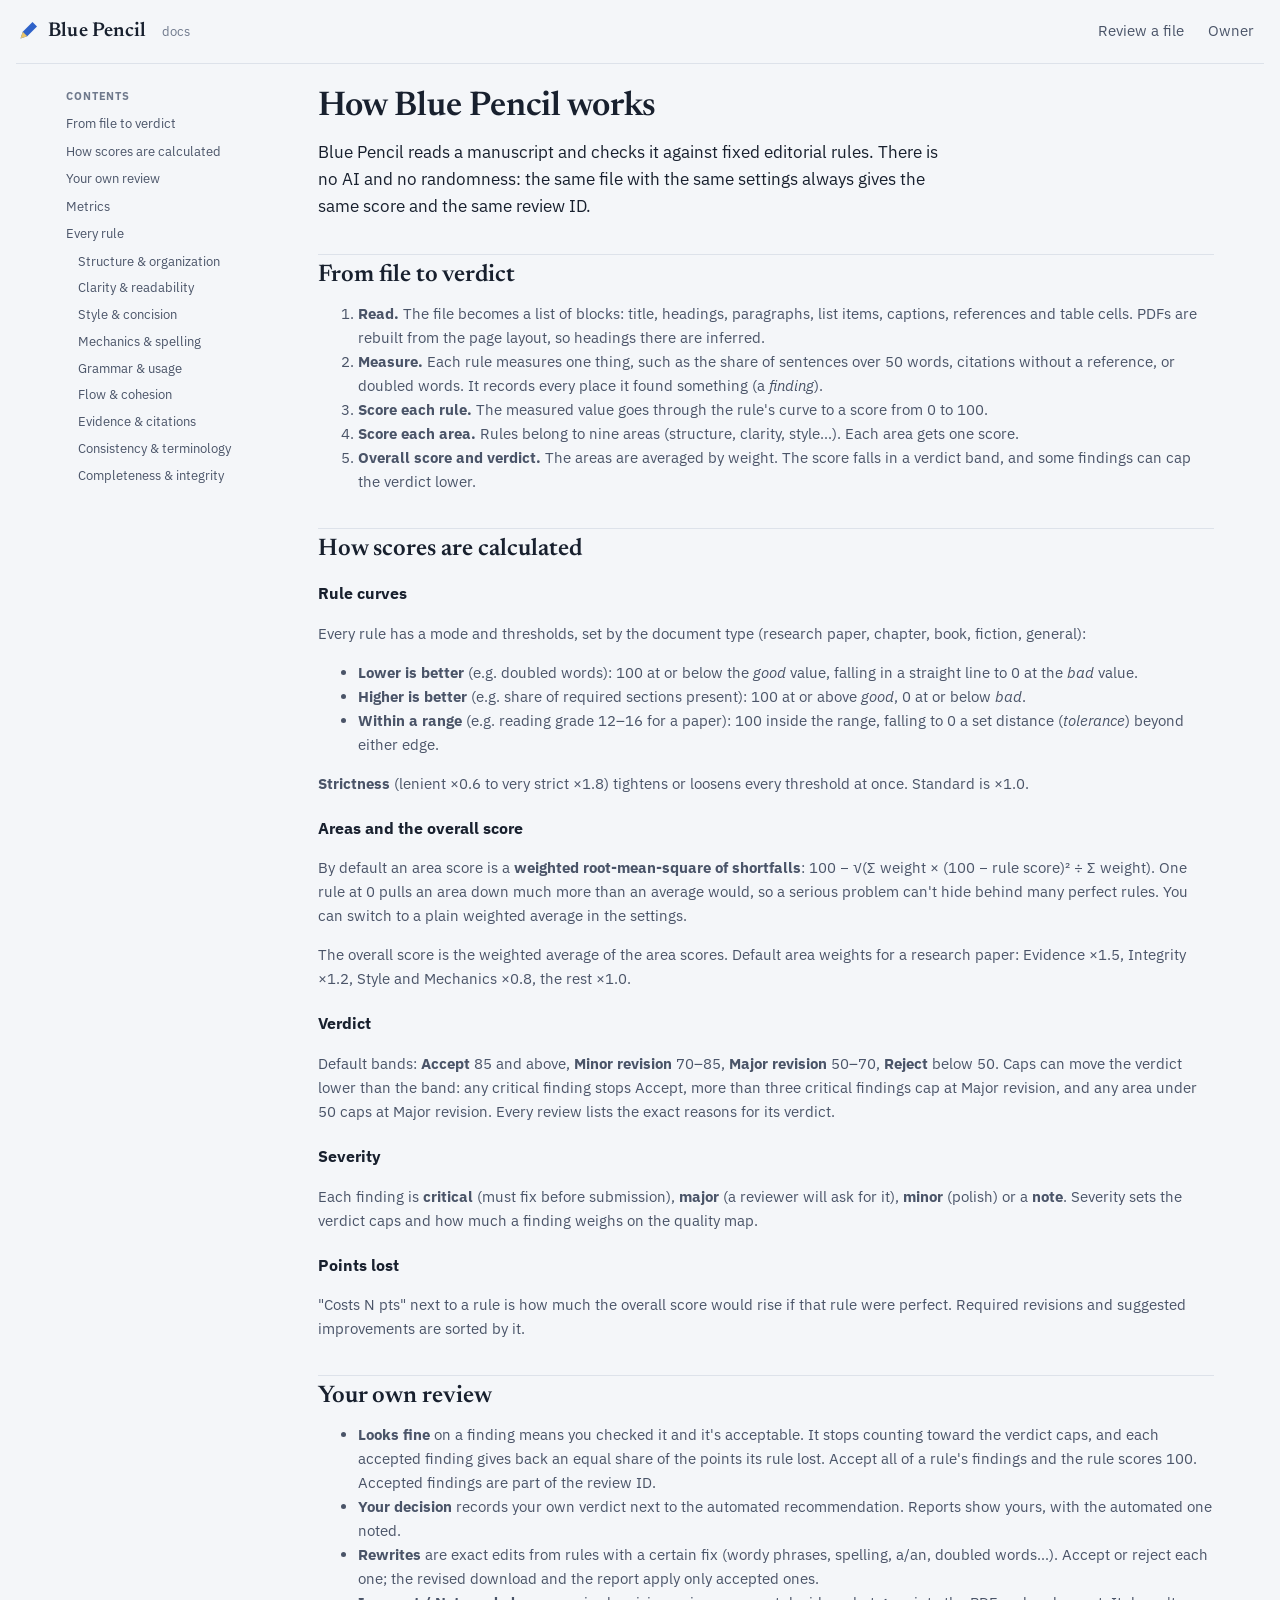
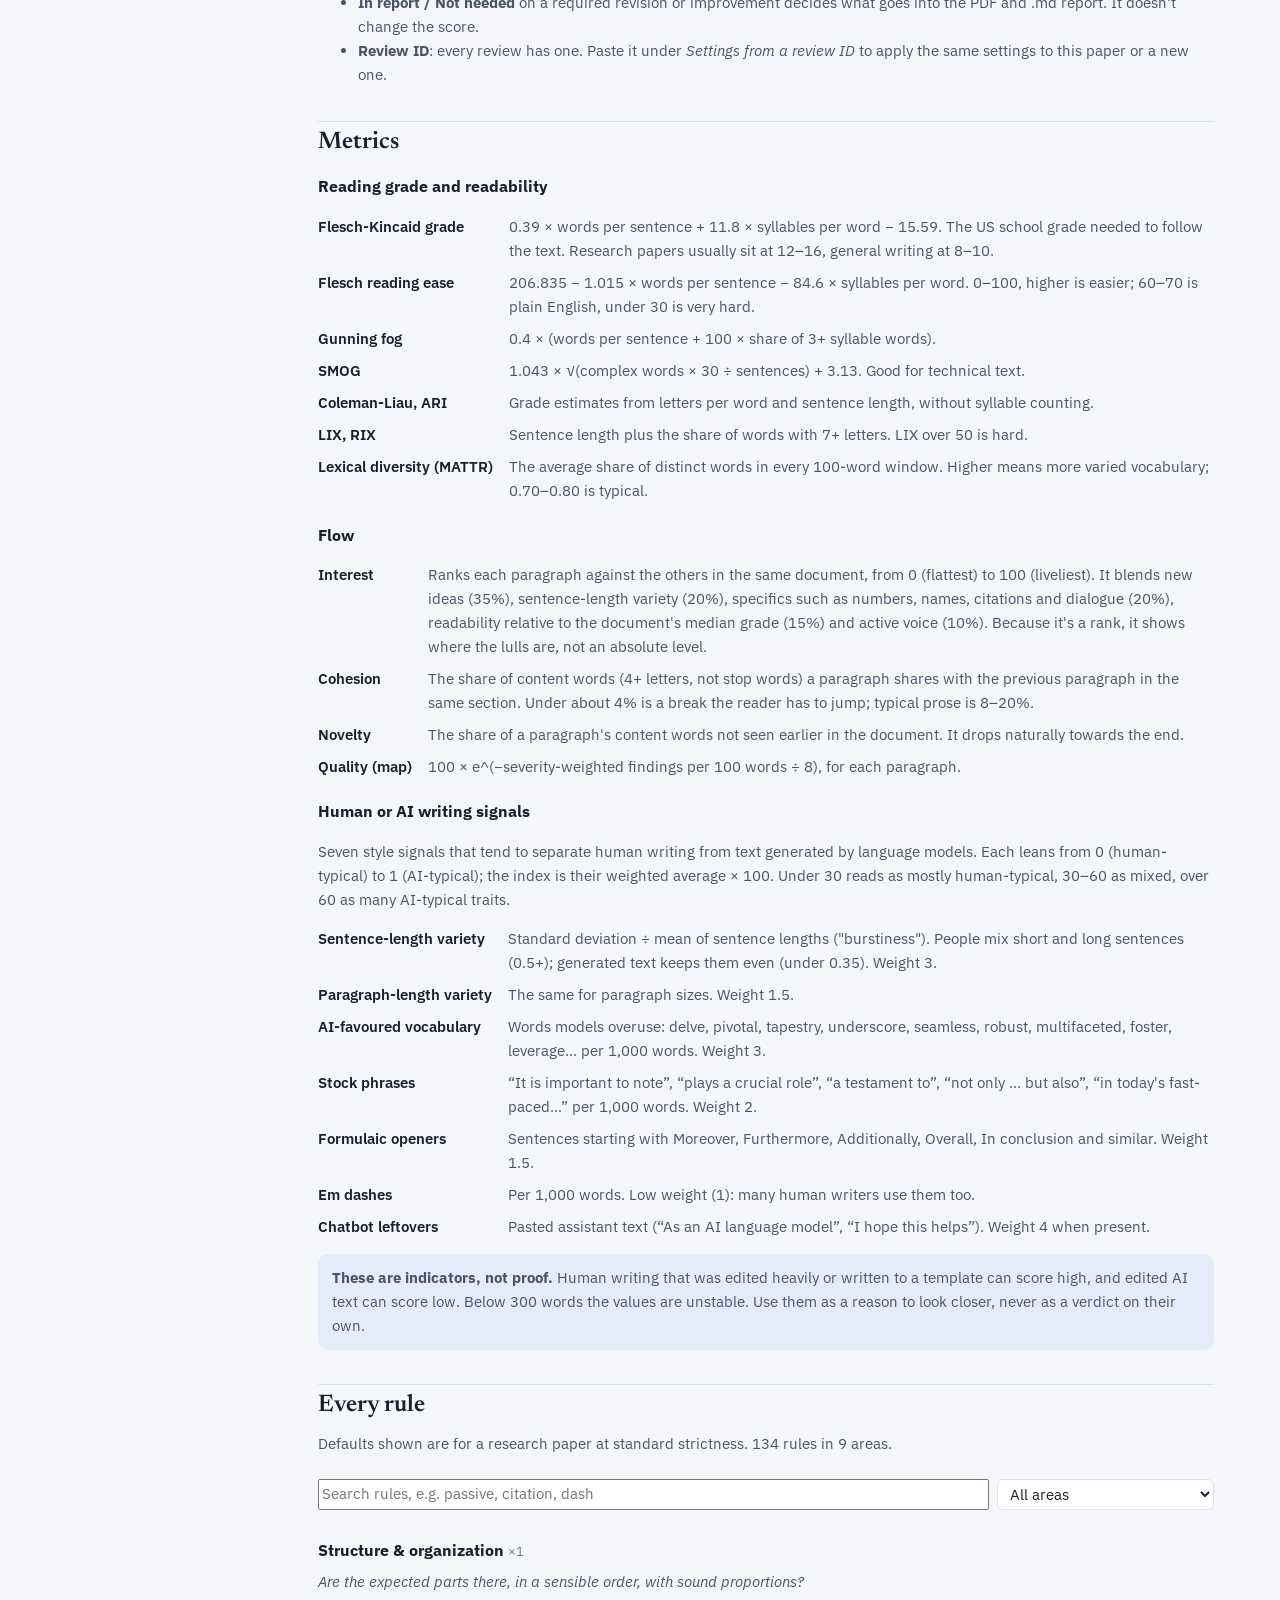
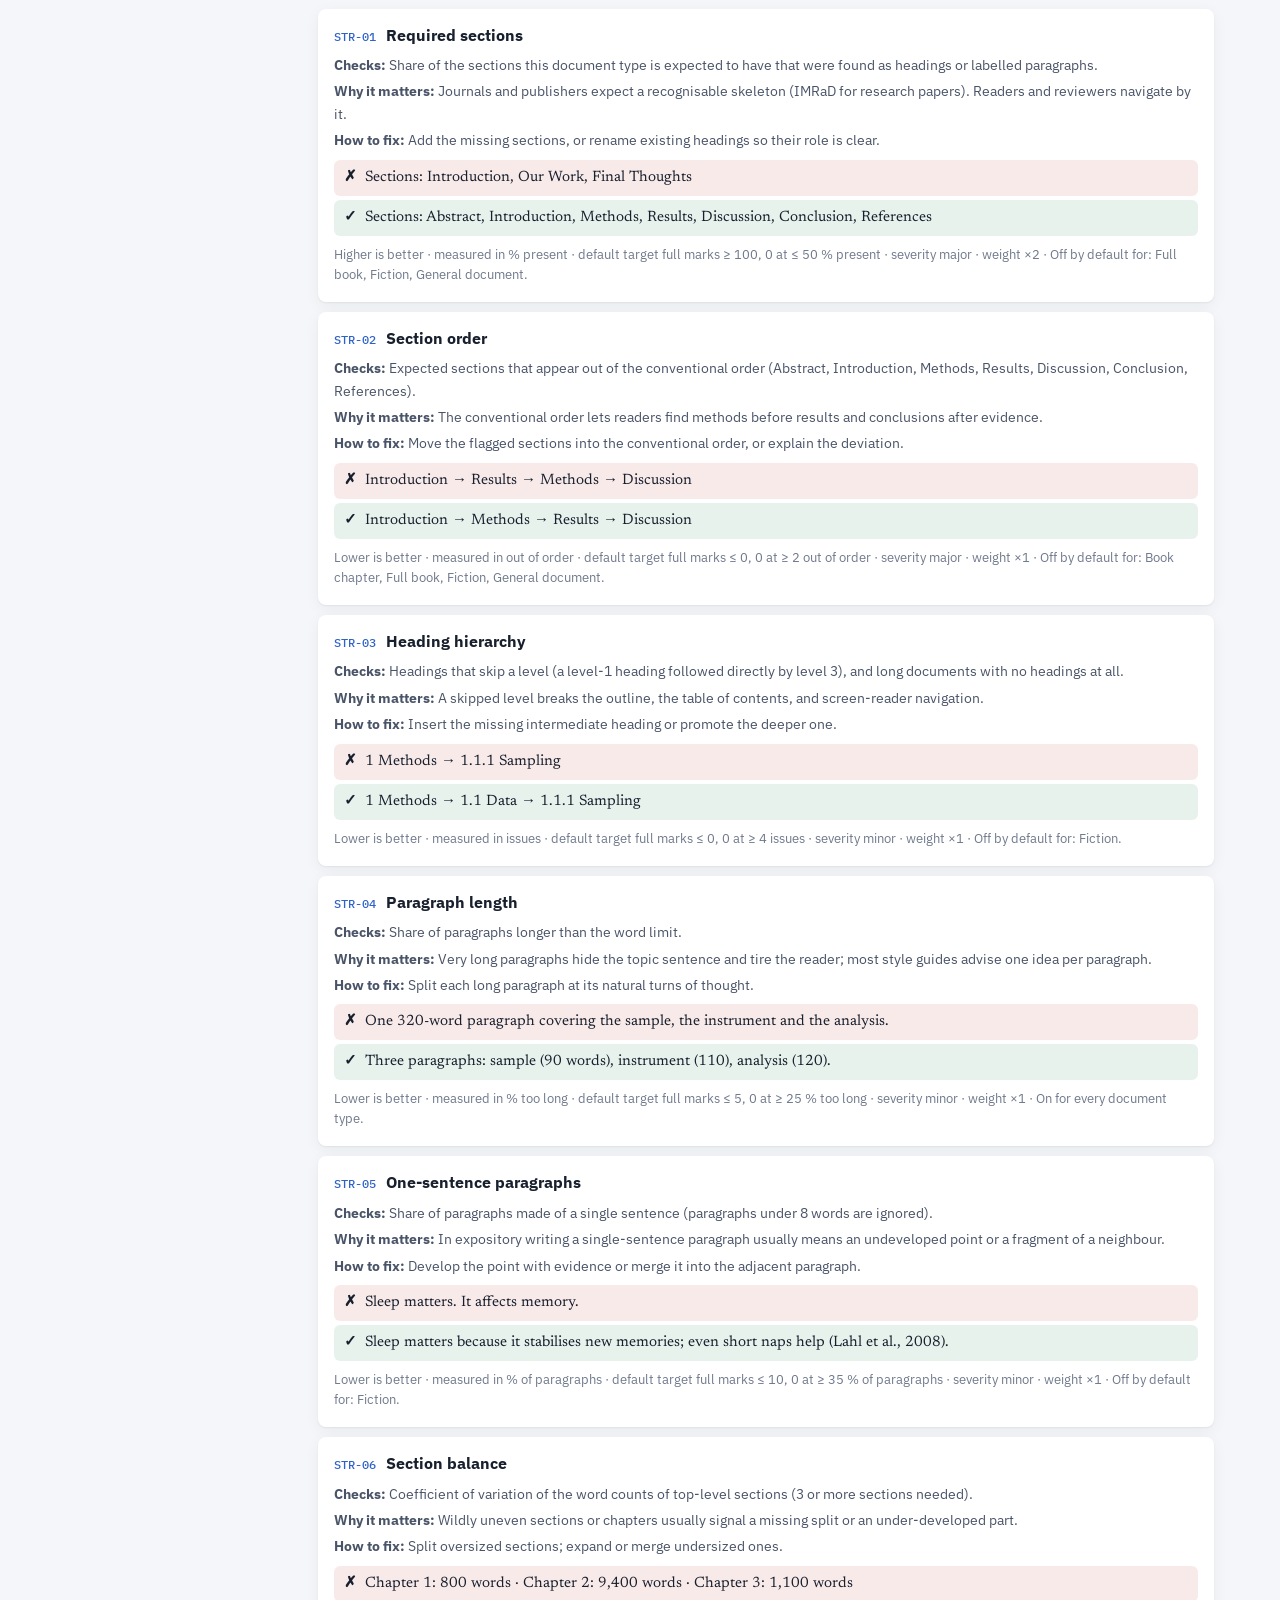
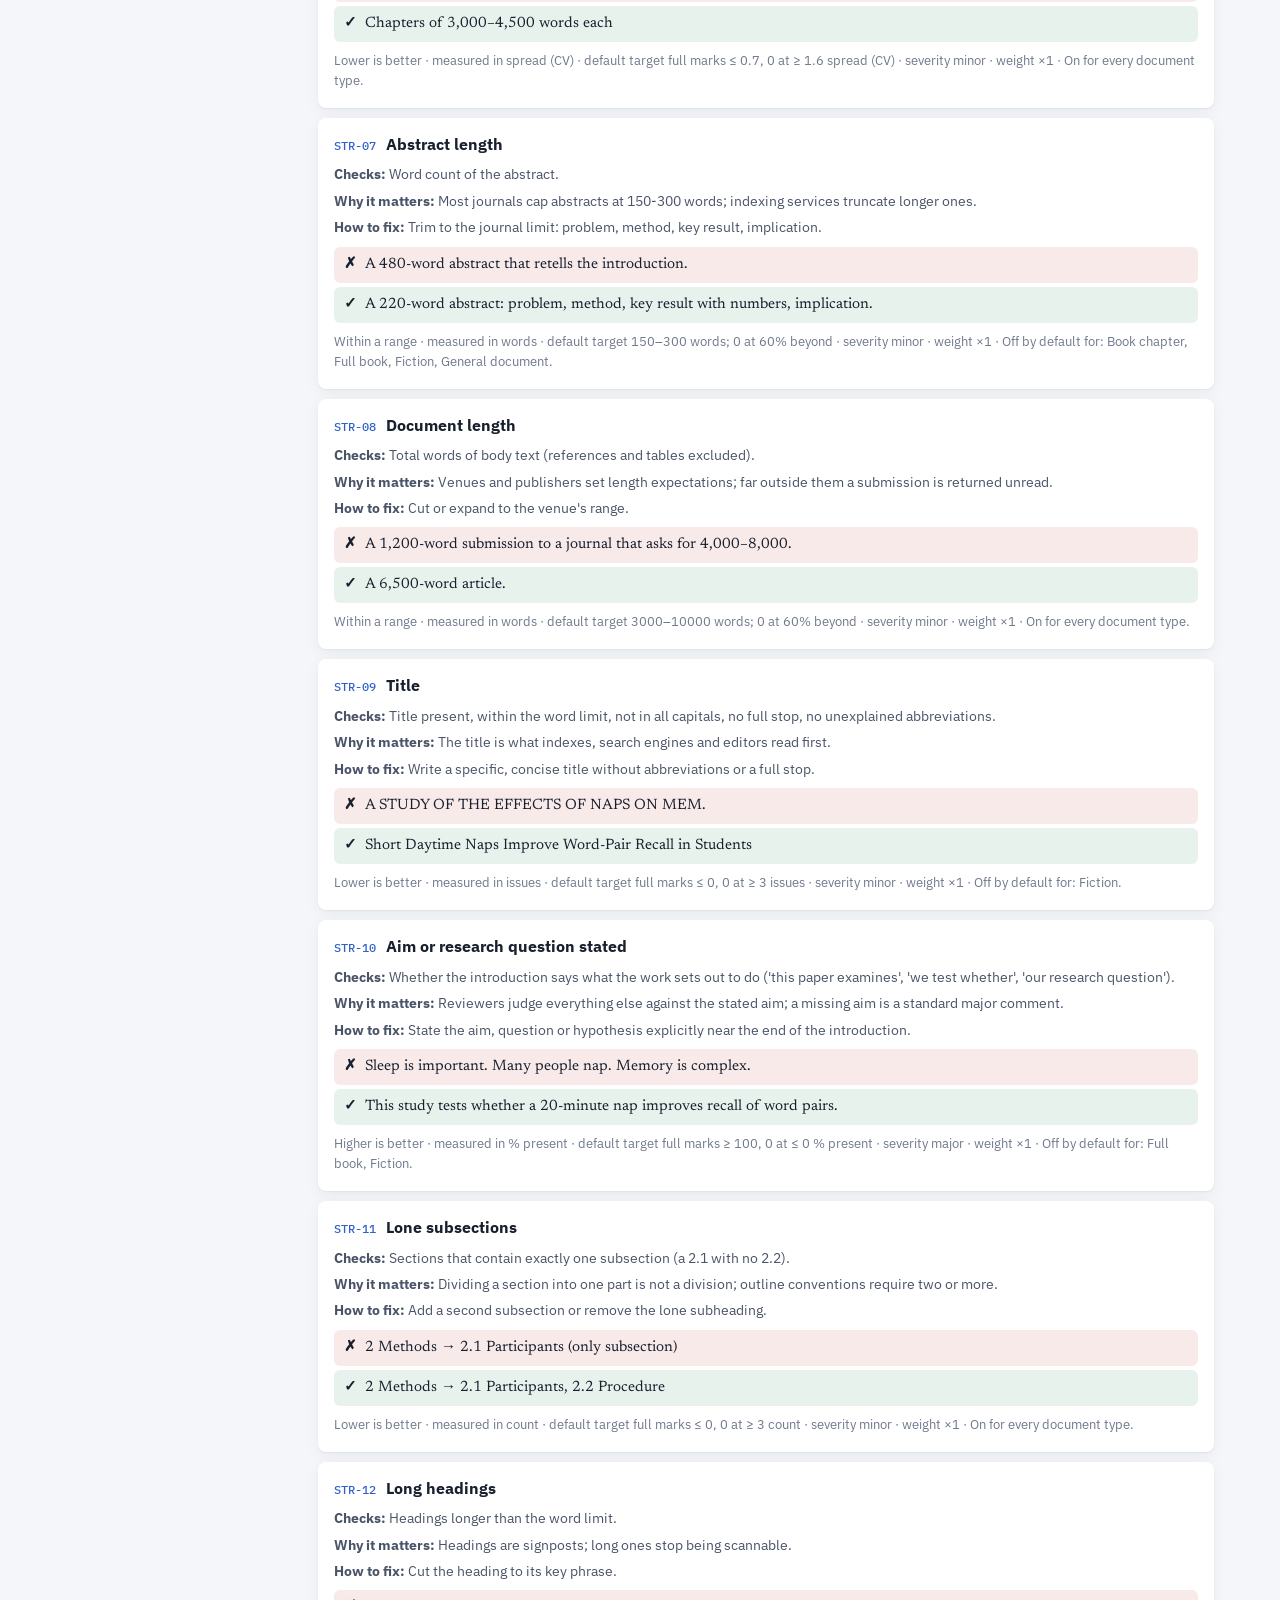
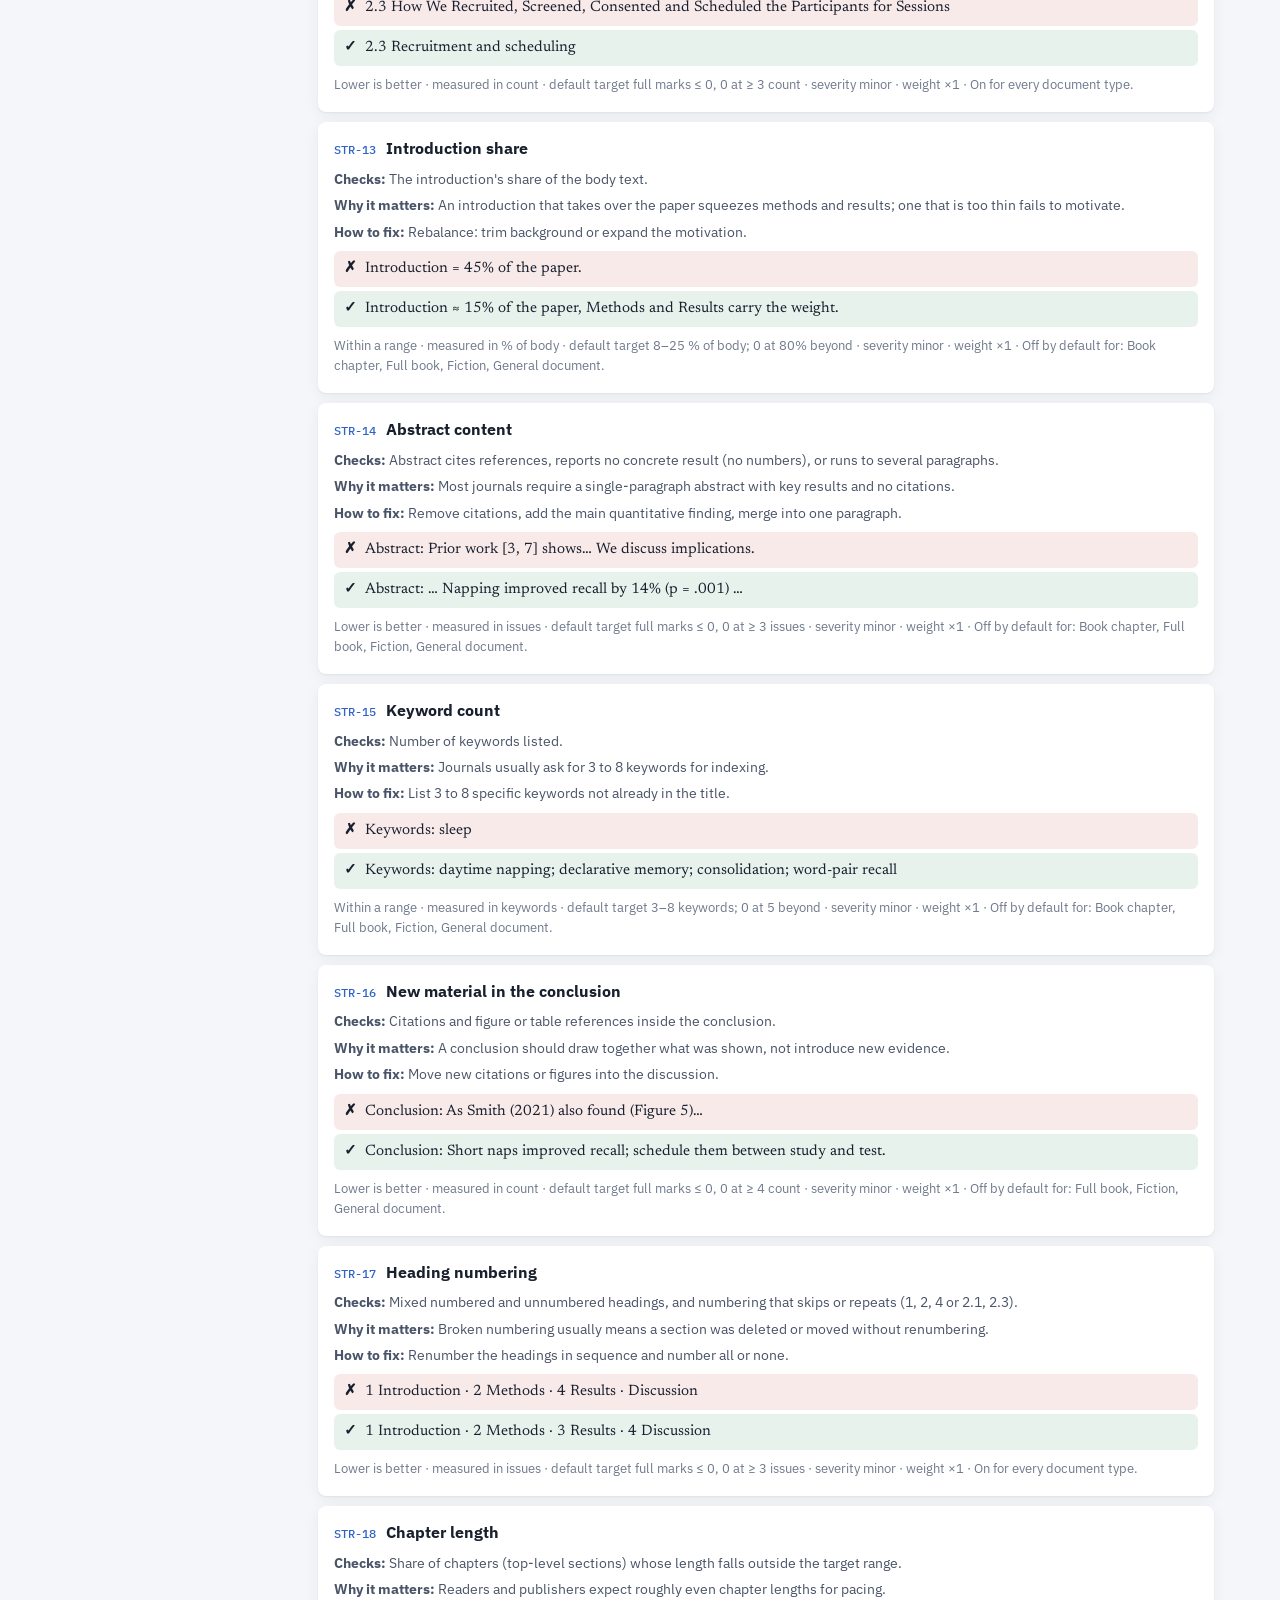
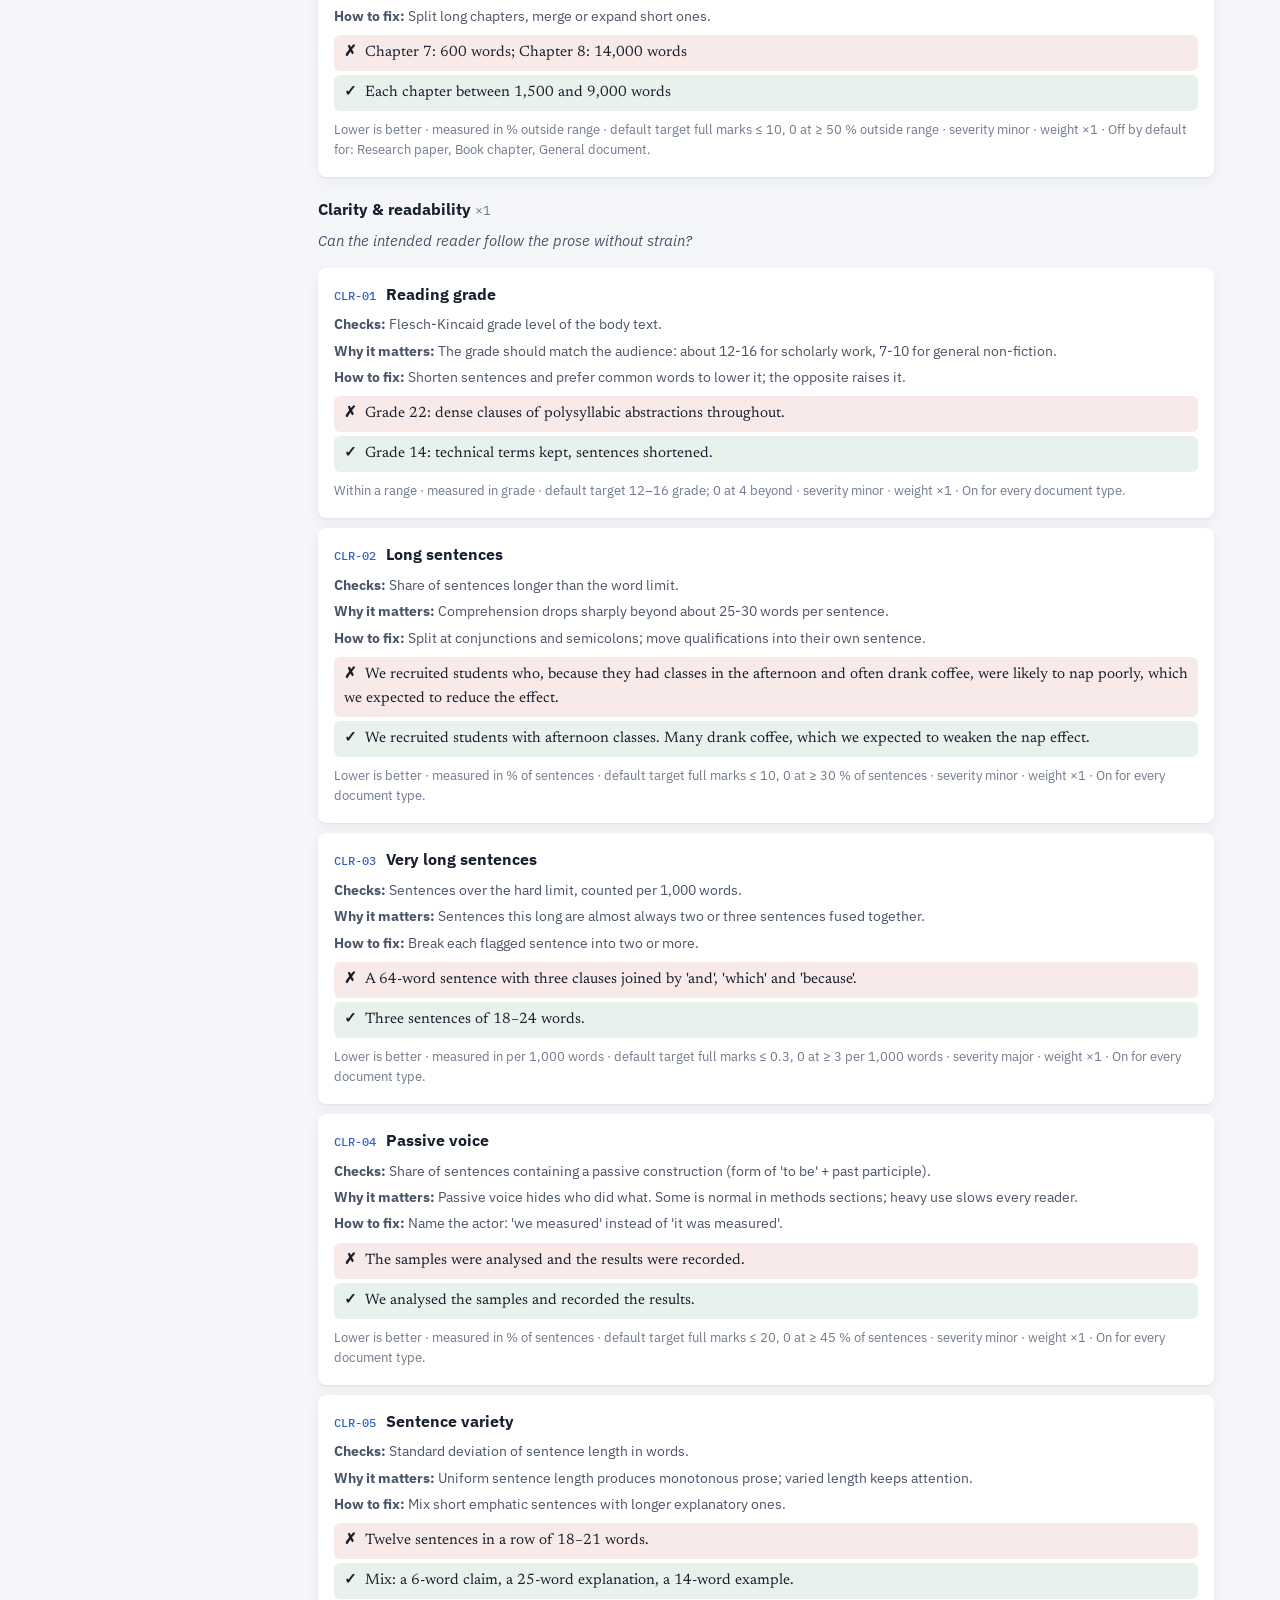
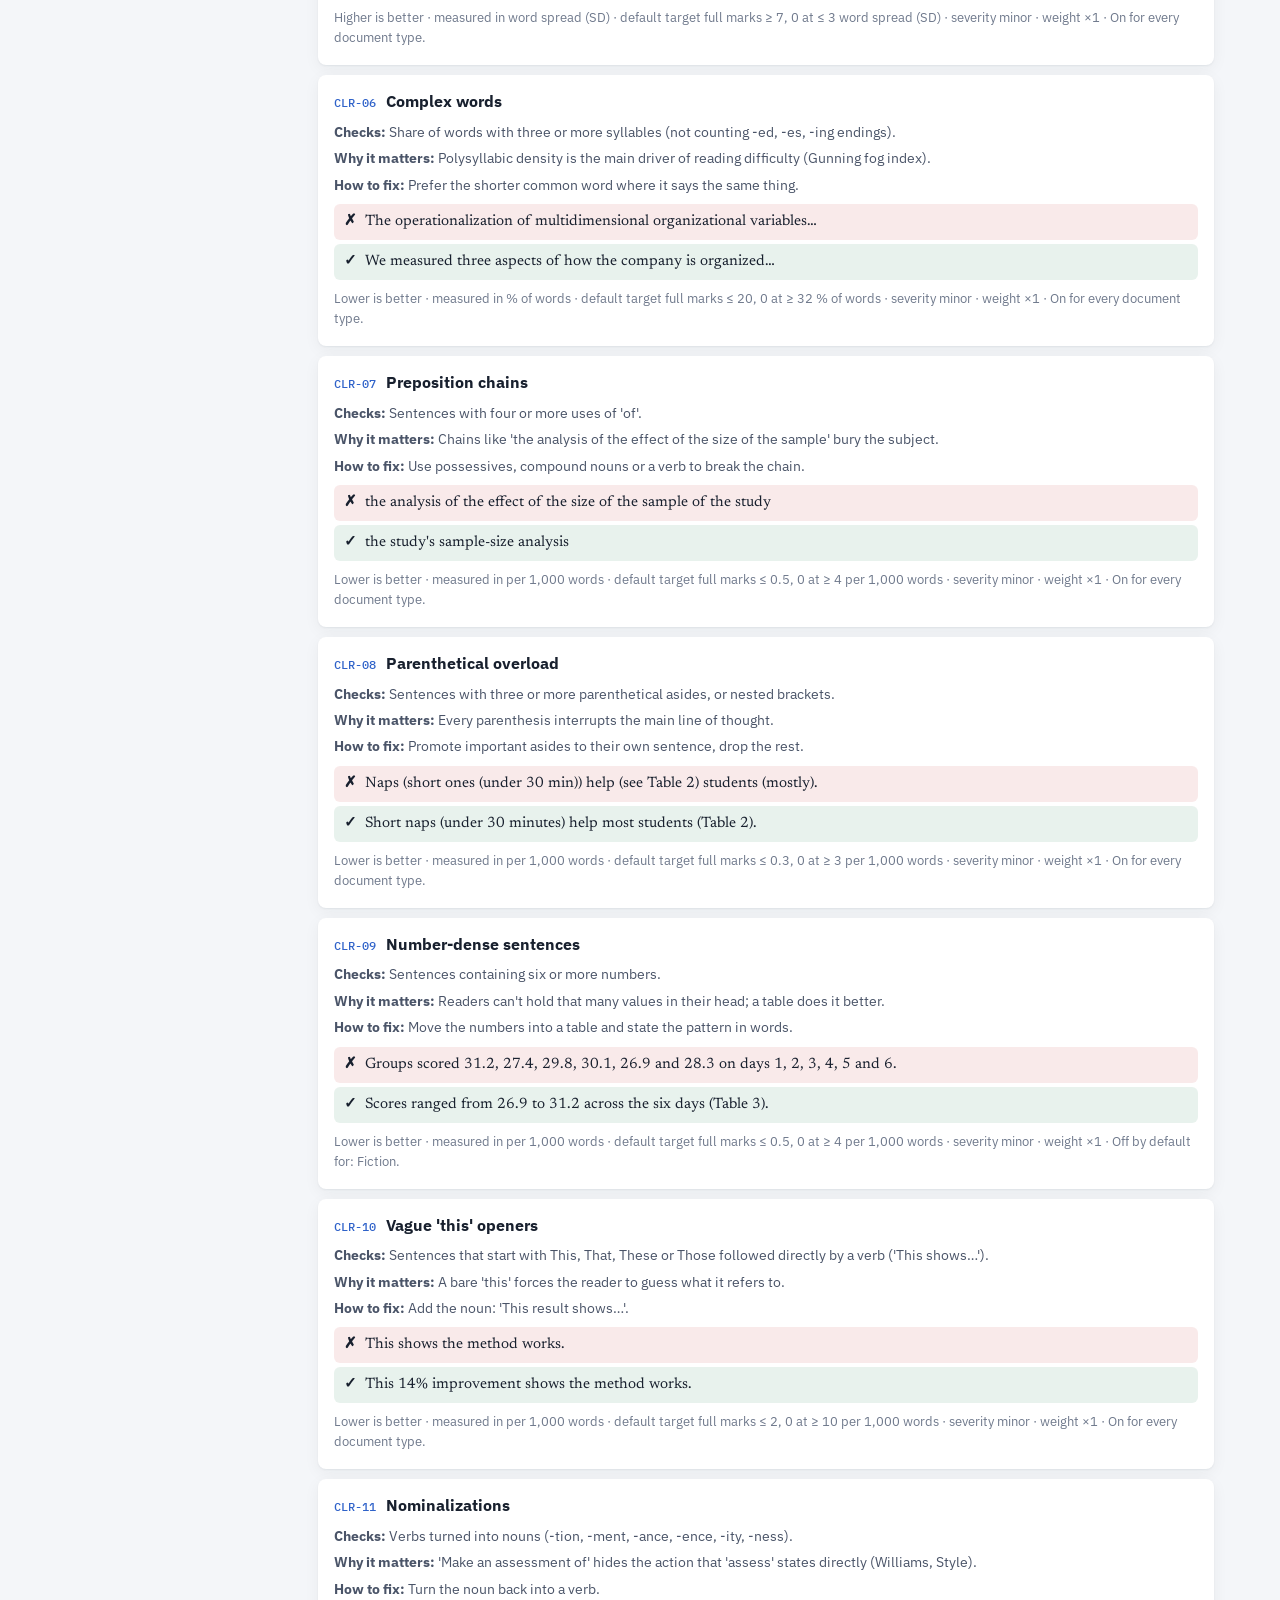
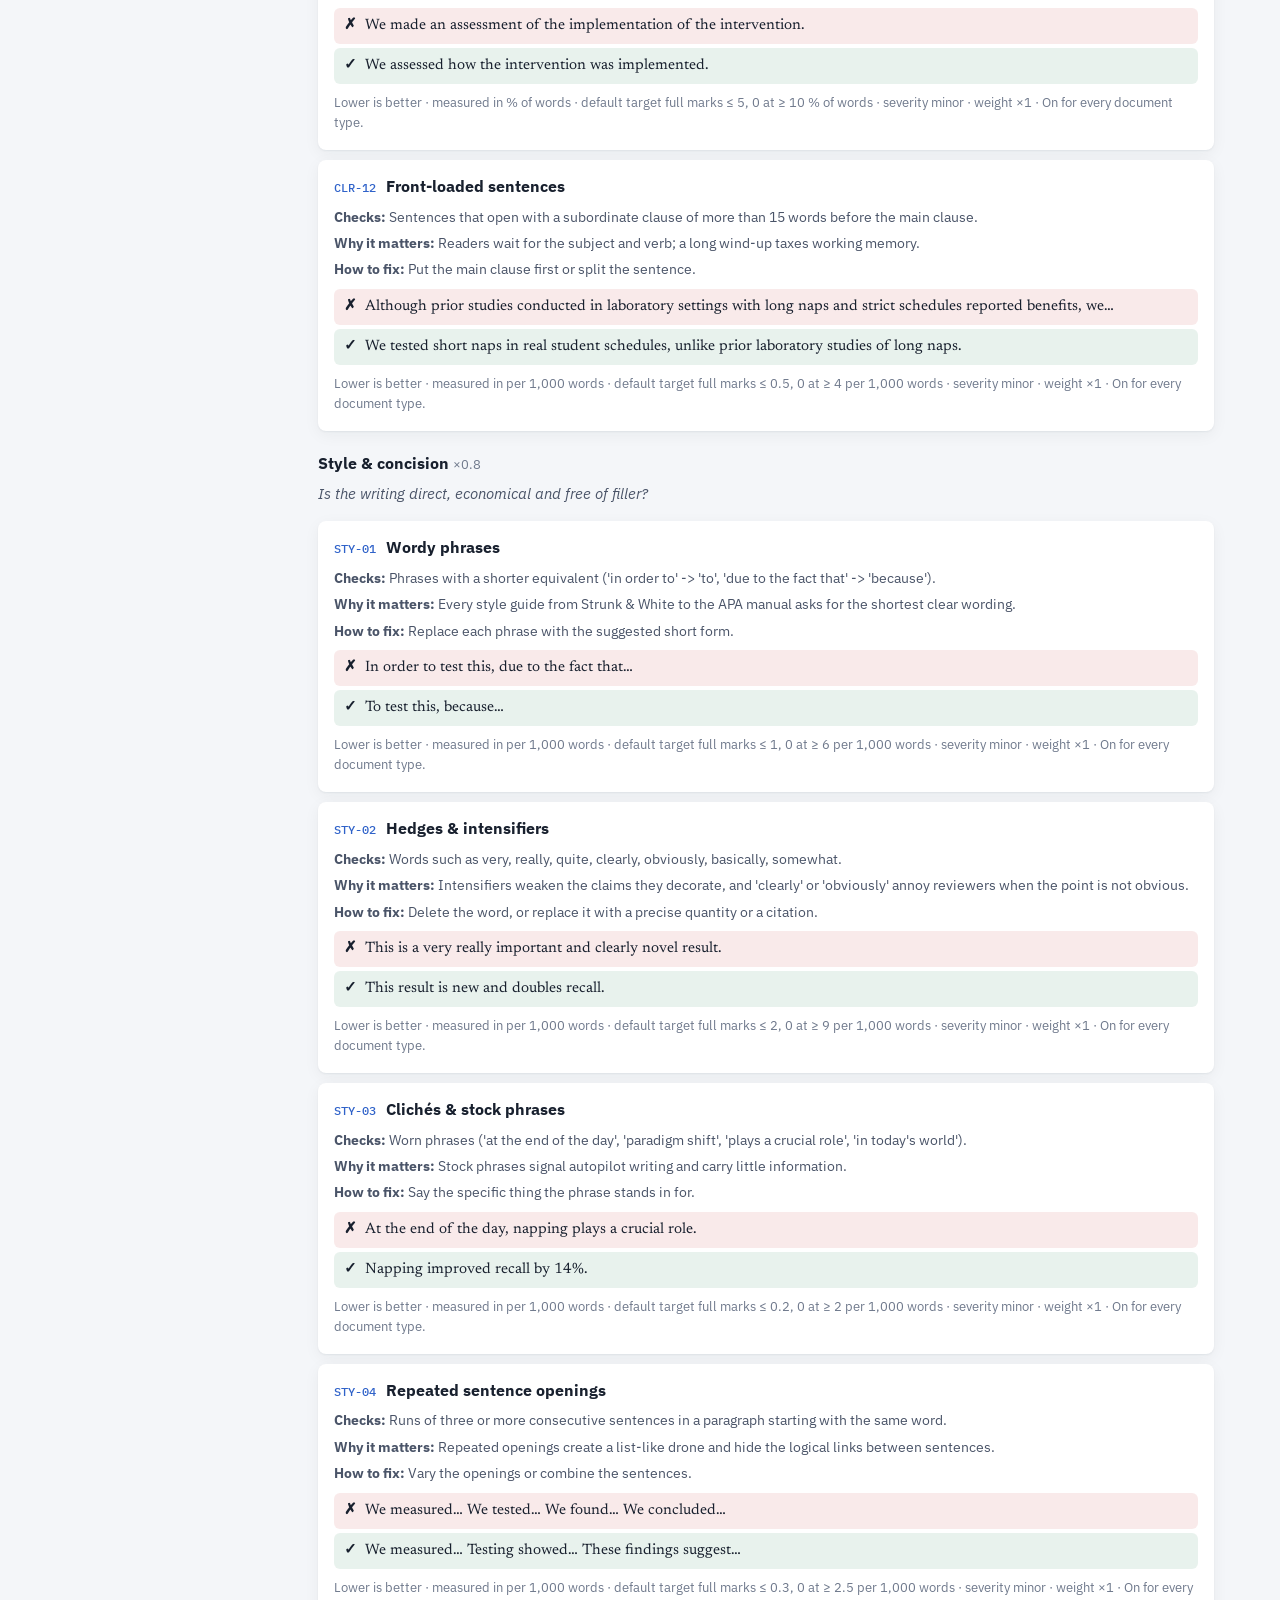
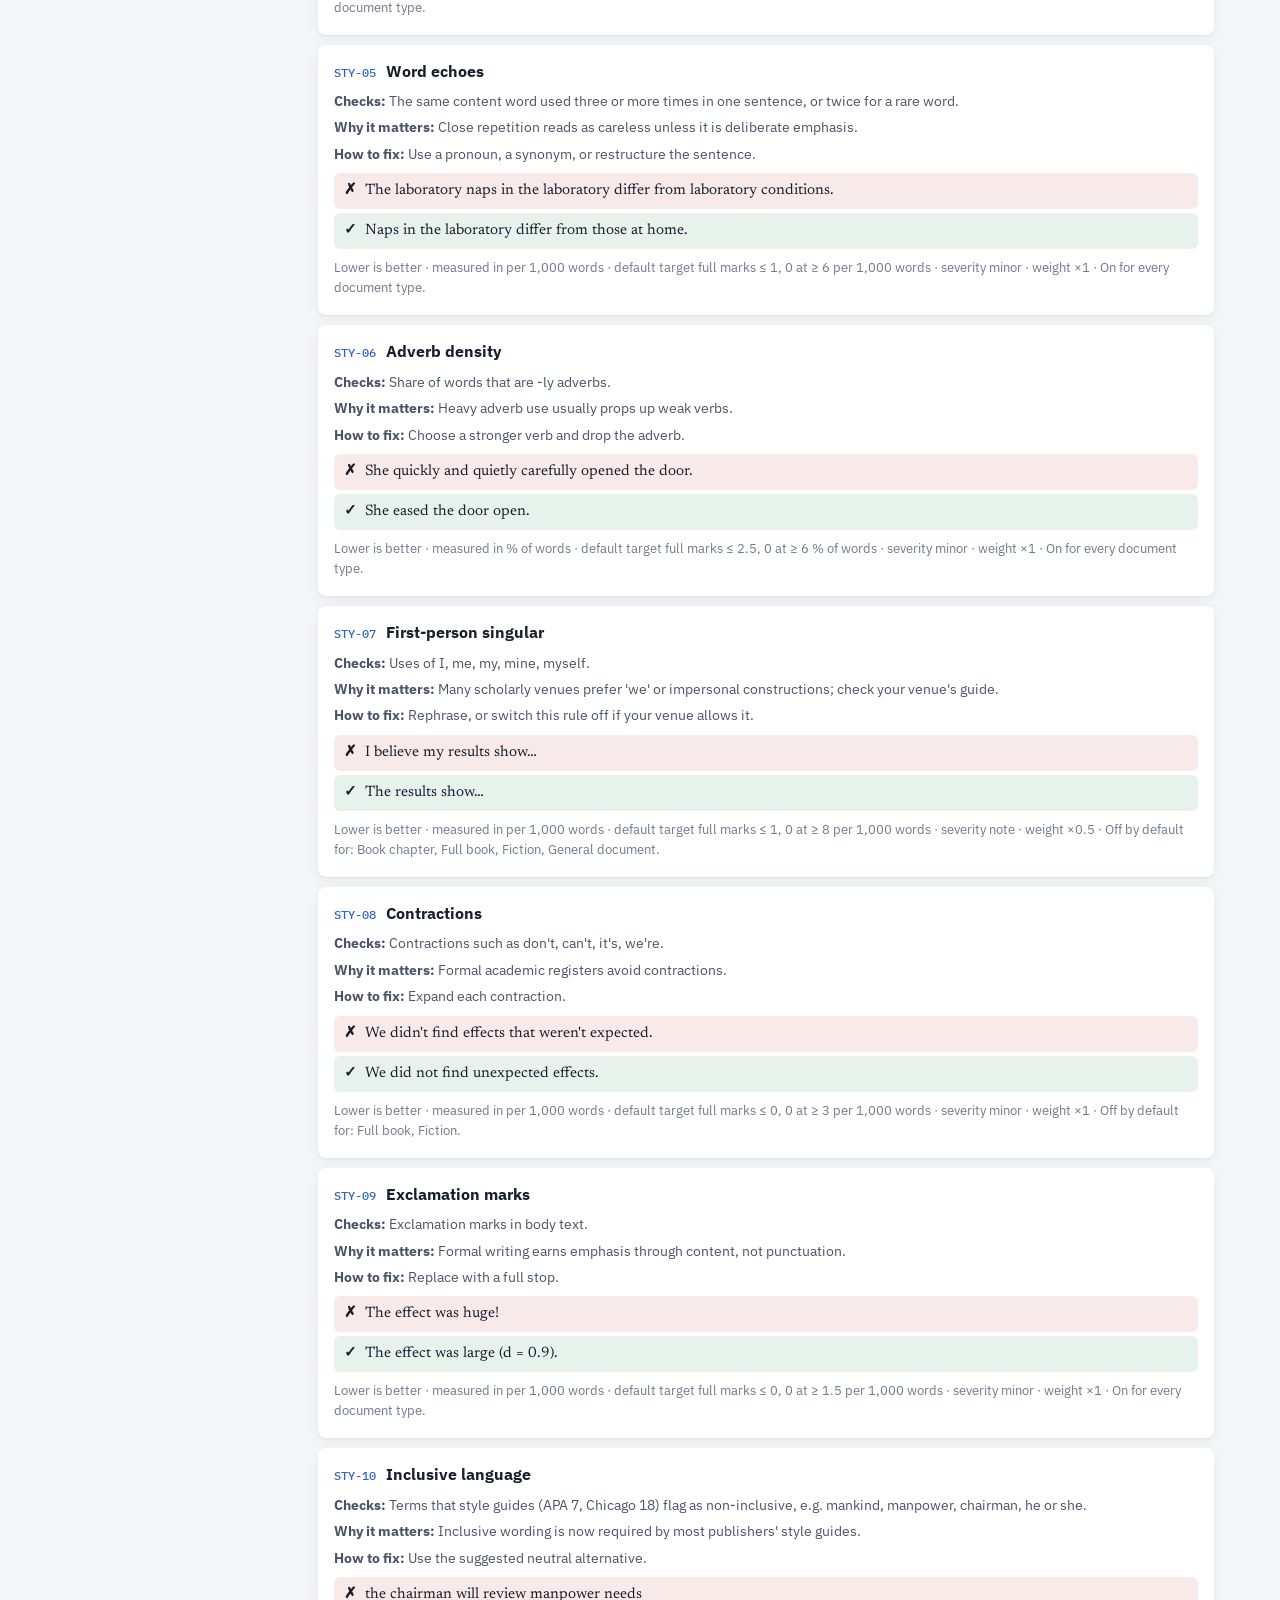
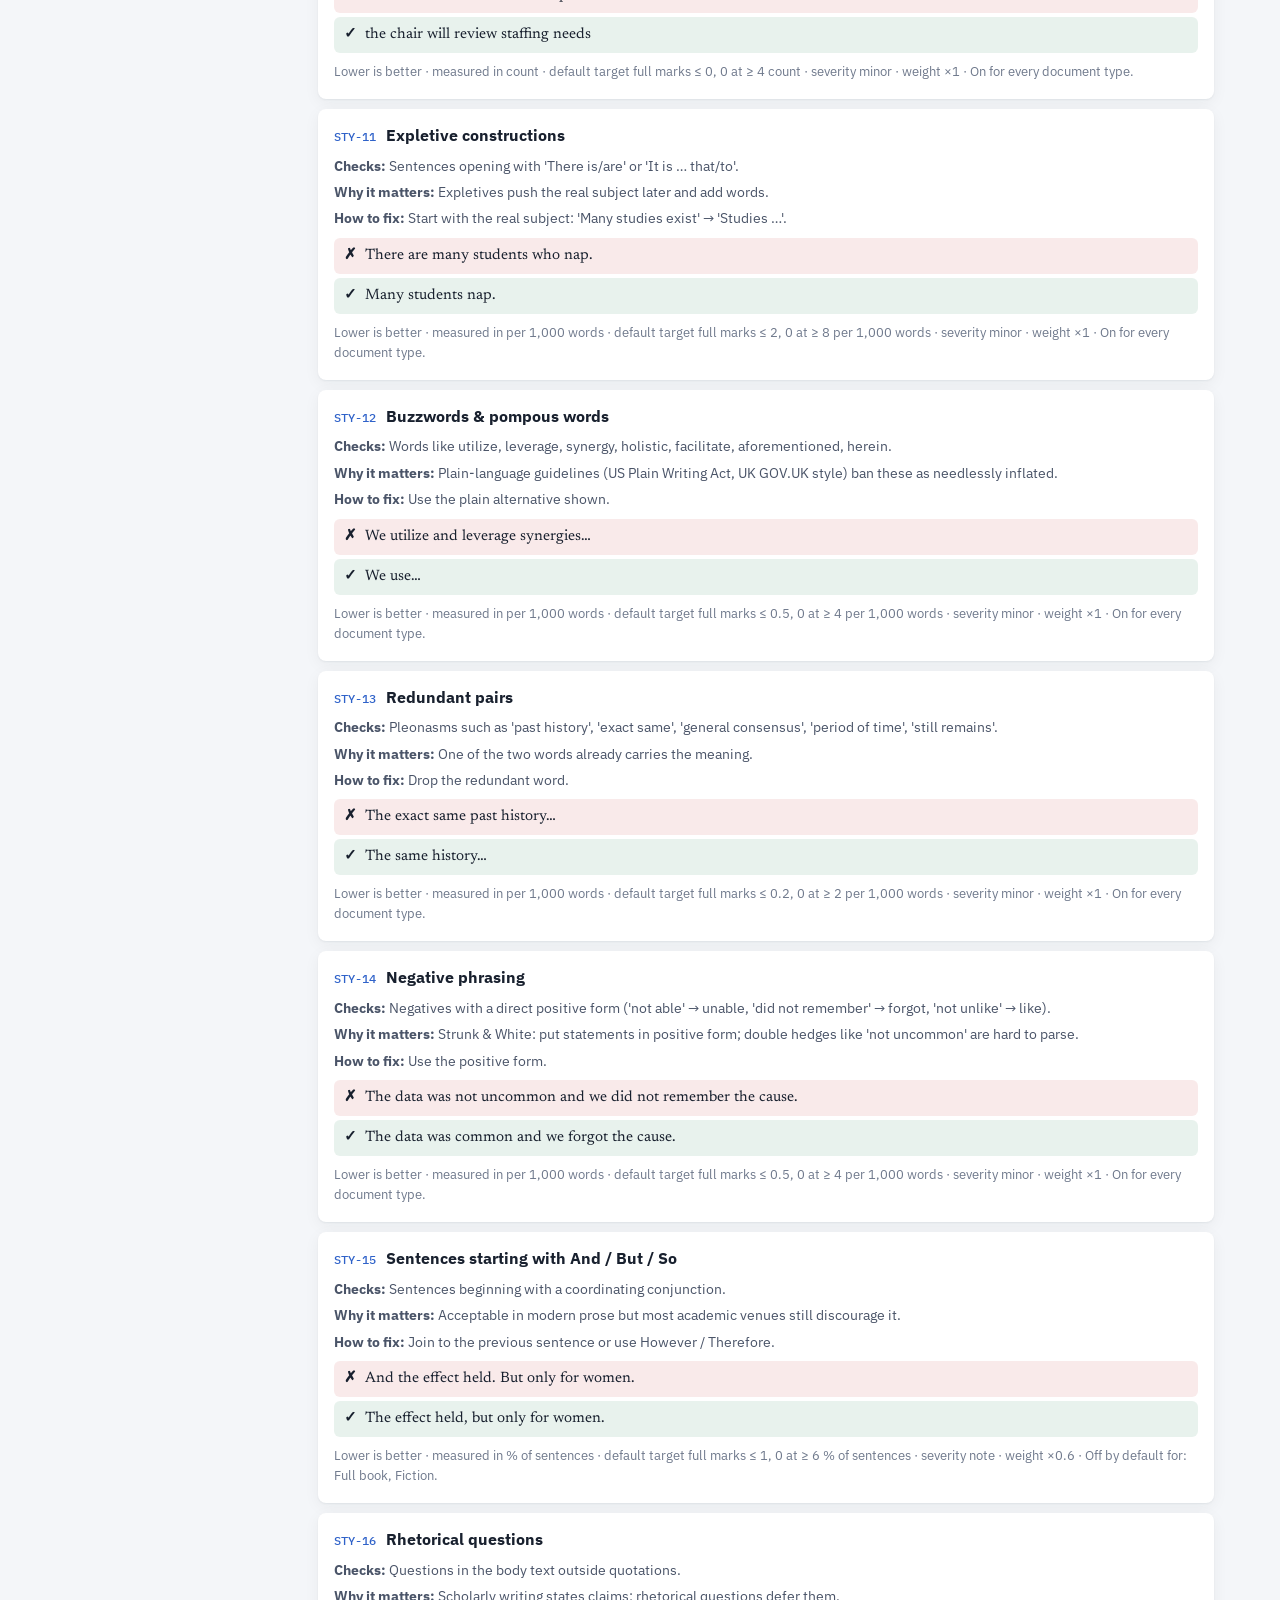
==== docs.html @ 61a0d762 "Metrics behind the score, docs, owner and privacy pages, ownership footer - Metrics tab: score build" ====
<!doctype html>
<html lang="en">
<head>
<meta charset="utf-8">
<meta name="viewport" content="width=device-width, initial-scale=1, viewport-fit=cover">
<title>Blue Pencil Docs</title>
<meta name="description" content="How Blue Pencil reviews a manuscript: every rule, how scores are built, and what each metric means.">
<link rel="preconnect" href="https://fonts.googleapis.com">
<link rel="preconnect" href="https://fonts.gstatic.com" crossorigin>
<link rel="stylesheet" href="https://fonts.googleapis.com/css2?family=IBM+Plex+Mono:wght@400;500&family=IBM+Plex+Sans:wght@400;500;600&family=Newsreader:opsz,wght@6..72,400;6..72,500;6..72,600&display=swap">
<link rel="stylesheet" href="app.css">
<link rel="icon" href="data:image/svg+xml,%3Csvg xmlns='http://www.w3.org/2000/svg' viewBox='0 0 32 32'%3E%3Cpath d='M6 26l3-9L22 4l6 6L15 23z' fill='%232F62C9'/%3E%3Cpath d='M6 26l3-9 6 6z' fill='%23E9C46A'/%3E%3C/svg%3E">
</head>
<body class="page">
<header class="top">
  <a class="brand" href="./" data-home>
    <svg viewBox="0 0 32 32" aria-hidden="true"><path d="M6 26l3-9L22 4l6 6L15 23z" class="pencil-body"/><path d="M6 26l3-9 6 6z" class="pencil-tip"/></svg>
    <span>Blue Pencil</span>
  </a>
  <span class="host">docs</span>
  <nav class="topnav">
    <a class="link" href="./" data-home>Review a file</a>
    <a class="link" href="owner.html">Owner</a>
  </nav>
</header>
<main class="docs" id="docs">
  <aside class="docs-toc" id="toc" aria-label="Contents"></aside>
  <article class="docs-body">
    <h1>How Blue Pencil works</h1>
    <p class="lede">Blue Pencil reads a manuscript and checks it against fixed editorial rules. There is no AI and no randomness: the same file with the same settings always gives the same score and the same review ID.</p>

    <section id="pipeline"><h2>From file to verdict</h2>
      <ol>
        <li><b>Read.</b> The file becomes a list of blocks: title, headings, paragraphs, list items, captions, references and table cells. PDFs are rebuilt from the page layout, so headings there are inferred.</li>
        <li><b>Measure.</b> Each rule measures one thing, such as the share of sentences over 50 words, citations without a reference, or doubled words. It records every place it found something (a <i>finding</i>).</li>
        <li><b>Score each rule.</b> The measured value goes through the rule's curve to a score from 0 to 100.</li>
        <li><b>Score each area.</b> Rules belong to nine areas (structure, clarity, style…). Each area gets one score.</li>
        <li><b>Overall score and verdict.</b> The areas are averaged by weight. The score falls in a verdict band, and some findings can cap the verdict lower.</li>
      </ol>
    </section>

    <section id="scoring"><h2>How scores are calculated</h2>
      <h3>Rule curves</h3>
      <p>Every rule has a mode and thresholds, set by the document type (research paper, chapter, book, fiction, general):</p>
      <ul>
        <li><b>Lower is better</b> (e.g. doubled words): 100 at or below the <i>good</i> value, falling in a straight line to 0 at the <i>bad</i> value.</li>
        <li><b>Higher is better</b> (e.g. share of required sections present): 100 at or above <i>good</i>, 0 at or below <i>bad</i>.</li>
        <li><b>Within a range</b> (e.g. reading grade 12–16 for a paper): 100 inside the range, falling to 0 a set distance (<i>tolerance</i>) beyond either edge.</li>
      </ul>
      <p><b>Strictness</b> (lenient ×0.6 to very strict ×1.8) tightens or loosens every threshold at once. Standard is ×1.0.</p>
      <h3>Areas and the overall score</h3>
      <p>By default an area score is a <b>weighted root-mean-square of shortfalls</b>: 100 − √(Σ weight × (100 − rule score)² ÷ Σ weight). One rule at 0 pulls an area down much more than an average would, so a serious problem can't hide behind many perfect rules. You can switch to a plain weighted average in the settings.</p>
      <p>The overall score is the weighted average of the area scores. Default area weights for a research paper: Evidence ×1.5, Integrity ×1.2, Style and Mechanics ×0.8, the rest ×1.0.</p>
      <h3>Verdict</h3>
      <p>Default bands: <b>Accept</b> 85 and above, <b>Minor revision</b> 70–85, <b>Major revision</b> 50–70, <b>Reject</b> below 50. Caps can move the verdict lower than the band: any critical finding stops Accept, more than three critical findings cap at Major revision, and any area under 50 caps at Major revision. Every review lists the exact reasons for its verdict.</p>
      <h3>Severity</h3>
      <p>Each finding is <b>critical</b> (must fix before submission), <b>major</b> (a reviewer will ask for it), <b>minor</b> (polish) or a <b>note</b>. Severity sets the verdict caps and how much a finding weighs on the quality map.</p>
      <h3>Points lost</h3>
      <p>"Costs N pts" next to a rule is how much the overall score would rise if that rule were perfect. Required revisions and suggested improvements are sorted by it.</p>
    </section>

    <section id="yours"><h2>Your own review</h2>
      <ul>
        <li><b>Looks fine</b> on a finding means you checked it and it's acceptable. It stops counting toward the verdict caps, and each accepted finding gives back an equal share of the points its rule lost. Accept all of a rule's findings and the rule scores 100. Accepted findings are part of the review ID.</li>
        <li><b>Your decision</b> records your own verdict next to the automated recommendation. Reports show yours, with the automated one noted.</li>
        <li><b>Rewrites</b> are exact edits from rules with a certain fix (wordy phrases, spelling, a/an, doubled words…). Accept or reject each one; the revised download and the report apply only accepted ones.</li>
        <li><b>In report / Not needed</b> on a required revision or improvement decides what goes into the PDF and .md report. It doesn't change the score.</li>
        <li><b>Review ID</b>: every review has one. Paste it under <i>Settings from a review ID</i> to apply the same settings to this paper or a new one.</li>
      </ul>
    </section>

    <section id="metrics"><h2>Metrics</h2>
      <h3>Reading grade and readability</h3>
      <dl class="ddefs">
        <dt>Flesch-Kincaid grade</dt><dd>0.39 × words per sentence + 11.8 × syllables per word − 15.59. The US school grade needed to follow the text. Research papers usually sit at 12–16, general writing at 8–10.</dd>
        <dt>Flesch reading ease</dt><dd>206.835 − 1.015 × words per sentence − 84.6 × syllables per word. 0–100, higher is easier; 60–70 is plain English, under 30 is very hard.</dd>
        <dt>Gunning fog</dt><dd>0.4 × (words per sentence + 100 × share of 3+ syllable words).</dd>
        <dt>SMOG</dt><dd>1.043 × √(complex words × 30 ÷ sentences) + 3.13. Good for technical text.</dd>
        <dt>Coleman-Liau, ARI</dt><dd>Grade estimates from letters per word and sentence length, without syllable counting.</dd>
        <dt>LIX, RIX</dt><dd>Sentence length plus the share of words with 7+ letters. LIX over 50 is hard.</dd>
        <dt>Lexical diversity (MATTR)</dt><dd>The average share of distinct words in every 100-word window. Higher means more varied vocabulary; 0.70–0.80 is typical.</dd>
      </dl>
      <h3>Flow</h3>
      <dl class="ddefs">
        <dt>Interest</dt><dd>Ranks each paragraph against the others in the same document, from 0 (flattest) to 100 (liveliest). It blends new ideas (35%), sentence-length variety (20%), specifics such as numbers, names, citations and dialogue (20%), readability relative to the document's median grade (15%) and active voice (10%). Because it's a rank, it shows where the lulls are, not an absolute level.</dd>
        <dt>Cohesion</dt><dd>The share of content words (4+ letters, not stop words) a paragraph shares with the previous paragraph in the same section. Under about 4% is a break the reader has to jump; typical prose is 8–20%.</dd>
        <dt>Novelty</dt><dd>The share of a paragraph's content words not seen earlier in the document. It drops naturally towards the end.</dd>
        <dt>Quality (map)</dt><dd>100 × e^(−severity-weighted findings per 100 words ÷ 8), for each paragraph.</dd>
      </dl>
      <h3>Human or AI writing signals</h3>
      <p>Seven style signals that tend to separate human writing from text generated by language models. Each leans from 0 (human-typical) to 1 (AI-typical); the index is their weighted average × 100. Under 30 reads as mostly human-typical, 30–60 as mixed, over 60 as many AI-typical traits.</p>
      <dl class="ddefs">
        <dt>Sentence-length variety</dt><dd>Standard deviation ÷ mean of sentence lengths ("burstiness"). People mix short and long sentences (0.5+); generated text keeps them even (under 0.35). Weight 3.</dd>
        <dt>Paragraph-length variety</dt><dd>The same for paragraph sizes. Weight 1.5.</dd>
        <dt>AI-favoured vocabulary</dt><dd>Words models overuse: delve, pivotal, tapestry, underscore, seamless, robust, multifaceted, foster, leverage… per 1,000 words. Weight 3.</dd>
        <dt>Stock phrases</dt><dd>“It is important to note”, “plays a crucial role”, “a testament to”, “not only … but also”, “in today's fast-paced…” per 1,000 words. Weight 2.</dd>
        <dt>Formulaic openers</dt><dd>Sentences starting with Moreover, Furthermore, Additionally, Overall, In conclusion and similar. Weight 1.5.</dd>
        <dt>Em dashes</dt><dd>Per 1,000 words. Low weight (1): many human writers use them too.</dd>
        <dt>Chatbot leftovers</dt><dd>Pasted assistant text (“As an AI language model”, “I hope this helps”). Weight 4 when present.</dd>
      </dl>
      <p class="callout"><b>These are indicators, not proof.</b> Human writing that was edited heavily or written to a template can score high, and edited AI text can score low. Below 300 words the values are unstable. Use them as a reason to look closer, never as a verdict on their own.</p>
    </section>

    <section id="rules"><h2>Every rule</h2>
      <p>Defaults shown are for a research paper at standard strictness. <span id="rulecount"></span></p>
      <div class="docs-tools"><input type="search" id="q" placeholder="Search rules, e.g. passive, citation, dash" aria-label="Search rules"><select id="cat" aria-label="Area"><option value="">All areas</option></select></div>
      <div id="rulelist"><p class="muted">Loading the rules…</p></div>
    </section>
  </article>
</main>
<script src="docs.js"></script>
</body>
</html>
---- app.css ----
/* Layout: a working desk. Settings rail on the left, the referee report on the right,
   findings set like marked-up manuscript lines (serif excerpt, blue-pencil mark). */
:root {
  --paper: #f4f6f9;
  --surface: #ffffff;
  --sunk: #eceff4;
  --ink: #18202e;
  --ink-2: #4a5468;
  --ink-3: #6f798c;
  --rule: #dde2ea;
  --pencil: #2f62c9;
  --pencil-ink: #ffffff;
  --pencil-soft: #e4ecfb;
  --mark: rgba(47, 98, 201, 0.16);
  --mark-line: #2f62c9;
  --accept: #1d7f55;
  --minor: #9a6a12;
  --major: #c4561f;
  --reject: #bf3434;
  --note: #6f798c;
  --accept-bg: #e3f3eb;
  --minor-bg: #f8efd9;
  --major-bg: #fbe7dc;
  --reject-bg: #f9e1e1;
  --note-bg: #eceff4;
  --shadow: 0 1px 2px rgba(24, 32, 46, .06), 0 4px 16px rgba(24, 32, 46, .05);
  --heat-good: #2f62c9;
  --heat-mid: #dfe3ea;
  --heat-bad: #c4561f;
  --heat-zero: #eef1f6;
  --add-bg: #e3f3eb;
  --add-ink: #146c47;
  --del-bg: #fbe4e1;
  --del-ink: #a63228;
  --f-display: "Newsreader", "Iowan Old Style", "Palatino Linotype", Georgia, serif;
  --f-ui: "IBM Plex Sans", "Segoe UI", system-ui, -apple-system, sans-serif;
  --f-mono: "IBM Plex Mono", ui-monospace, "SFMono-Regular", Menlo, Consolas, monospace;
  --r: 8px;
  color-scheme: light;
}
@media (prefers-color-scheme: dark) {
  :root {
    --paper: #10141b; --surface: #171c25; --sunk: #1d2330; --ink: #e6e9ef; --ink-2: #aab2c2; --ink-3: #848da0;
    --rule: #2a3242; --pencil: #7ea4ef; --pencil-ink: #0f1420; --pencil-soft: #1c2840; --mark: rgba(126, 164, 239, .22);
    --mark-line: #7ea4ef; --accept: #4cc28d; --minor: #e0ac4a; --major: #f08a55; --reject: #f07373; --note: #96a0b3;
    --accept-bg: #15301f; --minor-bg: #33290f; --major-bg: #3a2216; --reject-bg: #3a1a1c; --note-bg: #222937;
    --shadow: 0 1px 2px rgba(0, 0, 0, .3), 0 4px 16px rgba(0, 0, 0, .25);
    --heat-good: #7ea4ef; --heat-mid: #3a4253; --heat-bad: #f08a55; --heat-zero: #1f2532;
    --add-bg: #143222; --add-ink: #6fd3a2; --del-bg: #3d1c1c; --del-ink: #f39a92;
    color-scheme: dark;
  }
}
* { box-sizing: border-box; }
html, body { margin: 0; }
body {
  background: var(--paper); color: var(--ink); font: 15px/1.5 var(--f-ui);
  padding-left: max(16px, env(safe-area-inset-left, 0px)); padding-right: max(16px, env(safe-area-inset-right, 0px));
  -webkit-font-smoothing: antialiased;
}
[hidden] { display: none !important; }
button, input, select, textarea { font: inherit; color: inherit; }
:focus-visible { outline: 2px solid var(--pencil); outline-offset: 2px; border-radius: 4px; }
h1, h2, h3, h4 { text-wrap: balance; margin: 0; }
.muted { color: var(--ink-3); }
.mono, .num { font-family: var(--f-mono); font-variant-numeric: tabular-nums; }

/* ---------------------------------------------------------------- top bar */
.top {
  display: flex; align-items: center; gap: 16px; max-width: 1440px; margin: 0 auto;
  padding-block: 14px; border-bottom: 1px solid var(--rule); flex-wrap: wrap;
}
.brand { display: flex; align-items: center; gap: 8px; text-decoration: none; color: var(--ink); font: 600 20px/1 var(--f-display); letter-spacing: .01em; }
.brand svg { width: 24px; height: 24px; }
.pencil-body { fill: var(--pencil); }
.pencil-tip { fill: #e9c46a; }
.host { color: var(--ink-3); font-size: 13px; }
.topnav { margin-left: auto; display: flex; gap: 4px; }
.link { background: none; border: 0; padding: 6px 10px; border-radius: 6px; cursor: pointer; color: var(--ink-2); }
.link:hover { background: var(--sunk); color: var(--ink); }

main { max-width: 1440px; margin: 0 auto; padding-block: 24px 64px; }

/* ---------------------------------------------------------------- buttons & inputs */
.btn {
  display: inline-flex; align-items: center; gap: 6px; border: 1px solid var(--pencil); background: var(--pencil);
  color: var(--pencil-ink); padding: 7px 14px; border-radius: 6px; cursor: pointer; font-weight: 500; text-decoration: none; font-size: 14px;
}
.btn.ghost { background: transparent; color: var(--pencil); }
.btn.ghost:hover { background: var(--pencil-soft); }
.btn.small { padding: 4px 10px; font-size: 13px; }
.btn.quiet { border-color: var(--rule); background: var(--surface); color: var(--ink-2); }
.btn.quiet:hover { border-color: var(--ink-3); color: var(--ink); }
input[type=number], input[type=text], select, textarea {
  background: var(--surface); border: 1px solid var(--rule); border-radius: 6px; padding: 4px 8px; min-width: 0;
}
input[type=number] { width: 5.5em; font-family: var(--f-mono); font-size: 13px; }
textarea { width: 100%; font-family: var(--f-mono); font-size: 12px; min-height: 5em; resize: vertical; }
input[type=range] { accent-color: var(--pencil); width: 100%; }
input[type=checkbox] { accent-color: var(--pencil); width: 16px; height: 16px; margin: 0; }

/* ---------------------------------------------------------------- start */
.start { display: grid; gap: 24px; max-width: 860px; margin: 24px auto 0; }
.start h1 { font: 500 clamp(28px, 4vw, 40px)/1.15 var(--f-display); letter-spacing: -.01em; max-width: 22ch; }
.lede { color: var(--ink-2); max-width: 64ch; margin: 12px 0 0; font-size: 16px; }
.lede.small { font-size: 14px; color: var(--ink-3); }
.drop {
  display: grid; gap: 6px; justify-items: center; text-align: center; padding: 44px 20px; border: 1.5px dashed var(--ink-3);
  border-radius: 12px; background: var(--surface); cursor: pointer; transition: border-color .15s, background .15s;
}
.drop:hover, .drop.over { border-color: var(--pencil); background: var(--pencil-soft); }
.drop input { position: absolute; width: 1px; height: 1px; opacity: 0; }
.drop-title { font: 500 20px/1.3 var(--f-display); }
.drop-title u { text-decoration-color: var(--pencil); text-underline-offset: 3px; color: var(--pencil); }
.drop-formats { color: var(--ink-3); font-size: 13px; }
.drop-status { min-height: 1.4em; font-size: 14px; color: var(--ink-2); }
.drop-status.err { color: var(--reject); }
.start-actions { display: flex; align-items: center; gap: 12px; flex-wrap: wrap; }
.recent h3, .history h2 { font: 600 13px/1 var(--f-ui); text-transform: uppercase; letter-spacing: .06em; color: var(--ink-3); margin-bottom: 10px; }
.history h2 { font-size: 14px; }

/* ---------------------------------------------------------------- workspace */
.workspace { display: grid; grid-template-columns: minmax(300px, 360px) minmax(0, 1fr); gap: 28px; align-items: start; }
.rail { position: sticky; top: calc(env(safe-area-inset-top, 0px) + 12px); max-height: calc(100vh - 24px); overflow: auto; border-radius: var(--r);
  background: var(--surface); box-shadow: var(--shadow); }
.rail-wrap > summary { list-style: none; }
.rail-wrap > summary::-webkit-details-marker { display: none; }
.rail-head { display: flex; justify-content: space-between; align-items: center; gap: 8px; padding: 14px 16px; font-weight: 600;
  border-bottom: 1px solid var(--rule); position: sticky; top: 0; background: var(--surface); z-index: 2; cursor: default; }
.run-state { font: 400 12px/1.2 var(--f-mono); color: var(--ink-3); text-align: right; }
.run-state.busy { color: var(--pencil); }
.grp { padding: 14px 16px; border-bottom: 1px solid var(--rule); display: grid; gap: 10px; }
.grp > h4 { font: 600 11px/1 var(--f-ui); letter-spacing: .08em; text-transform: uppercase; color: var(--ink-3); }
.docline { display: grid; gap: 4px; }
.docname { font: 500 16px/1.3 var(--f-display); overflow-wrap: anywhere; }
.docmeta { font-size: 12px; color: var(--ink-3); }
.warn { font-size: 12px; color: var(--minor); background: var(--minor-bg); padding: 6px 8px; border-radius: 6px; }
.seg { display: flex; flex-wrap: wrap; gap: 4px; }
.seg button { border: 1px solid var(--rule); background: var(--surface); padding: 5px 10px; border-radius: 999px; cursor: pointer; font-size: 13px; color: var(--ink-2); }
.seg button[aria-pressed=true] { background: var(--pencil); border-color: var(--pencil); color: var(--pencil-ink); }
.blurb { font-size: 12px; color: var(--ink-3); margin: 0; }
.row { display: flex; align-items: center; gap: 8px; justify-content: space-between; font-size: 13px; }
.row label { color: var(--ink-2); }
.row .grow { flex: 1; }
.stops { display: flex; justify-content: space-between; font-size: 11px; color: var(--ink-3); margin-top: -4px; }
.stops span { cursor: pointer; }
.big-val { font: 500 13px var(--f-mono); color: var(--pencil); }
.bands { display: flex; height: 8px; border-radius: 4px; overflow: hidden; gap: 2px; }
.bands span { display: block; }
.b-reject { background: var(--reject); } .b-major { background: var(--major); } .b-minor { background: var(--minor); } .b-accept { background: var(--accept); }
.trio { display: grid; grid-template-columns: repeat(3, 1fr); gap: 6px; }
.trio label { display: grid; gap: 2px; font-size: 11px; color: var(--ink-3); }
.trio input { width: 100%; }
.catw { display: grid; grid-template-columns: 1fr 90px 2.6em; align-items: center; gap: 8px; font-size: 13px; }
.catw output { font: 12px var(--f-mono); text-align: right; color: var(--ink-2); }
.rules-cat > summary { cursor: pointer; display: flex; justify-content: space-between; font-size: 13px; font-weight: 600; padding: 6px 0; }
.rules-cat > summary .muted { font-weight: 400; }
.rule { border-top: 1px solid var(--rule); }
.rule > summary { list-style: none; display: grid; grid-template-columns: 18px 1fr auto; gap: 8px; align-items: center; padding: 7px 0; cursor: pointer; font-size: 13px; }
.rule > summary::-webkit-details-marker { display: none; }
.rule.off > summary .rname { color: var(--ink-3); text-decoration: line-through; text-decoration-color: var(--rule); }
.rule-body { display: grid; gap: 8px; padding: 2px 0 12px 26px; font-size: 12px; }
.rule-body p { margin: 0; color: var(--ink-3); }
.rule-body .row { font-size: 12px; }
.secgrid { display: flex; flex-wrap: wrap; gap: 4px; }
.secgrid label { display: inline-flex; align-items: center; gap: 4px; border: 1px solid var(--rule); border-radius: 999px; padding: 2px 8px; font-size: 11px; cursor: pointer; }
.secgrid label:has(input:checked) { border-color: var(--pencil); background: var(--pencil-soft); }
.secgrid input { width: 12px; height: 12px; }
.chip { font: 500 11px/1 var(--f-mono); padding: 3px 6px; border-radius: 4px; background: var(--sunk); color: var(--ink-2); white-space: nowrap; }
.chip.good { background: var(--accept-bg); color: var(--accept); }
.chip.warn { background: var(--minor-bg); color: var(--minor); }
.chip.bad { background: var(--reject-bg); color: var(--reject); }
.rail-actions { display: flex; flex-wrap: wrap; gap: 6px; }

/* ---------------------------------------------------------------- report */
.report { display: grid; gap: 24px; min-width: 0; }
.card { background: var(--surface); border-radius: var(--r); box-shadow: var(--shadow); padding: 20px 22px; min-width: 0; }
.eyebrow { font: 600 11px/1 var(--f-ui); letter-spacing: .08em; text-transform: uppercase; color: var(--ink-3); }
.verdict { display: grid; grid-template-columns: auto minmax(0, 1fr); gap: 8px 28px; align-items: center; }
.stamp {
  display: inline-block; font: 600 clamp(22px, 3vw, 30px)/1.1 var(--f-display); padding: 10px 16px; border: 2px solid currentColor;
  border-radius: 6px; transform: rotate(-1.5deg); letter-spacing: .01em;
}
.v-accept { color: var(--accept); } .v-minor { color: var(--minor); } .v-major { color: var(--major); } .v-reject { color: var(--reject); }
.scorebig { font: 500 44px/1 var(--f-mono); font-variant-numeric: tabular-nums; }
.scorebig small { font-size: 16px; color: var(--ink-3); }
.vscale { position: relative; margin-top: 12px; }
.vscale .bands { height: 10px; }
.vscale .pin { position: absolute; top: -5px; width: 3px; height: 20px; background: var(--ink); border-radius: 2px; transform: translateX(-50%); }
.vscale .ticks { display: flex; justify-content: space-between; font: 11px var(--f-mono); color: var(--ink-3); margin-top: 4px; position: relative; height: 1.2em; }
.vscale .ticks span { position: absolute; transform: translateX(-50%); }
.reasons { margin: 14px 0 0; padding: 0; list-style: none; display: grid; gap: 4px; font-size: 14px; color: var(--ink-2); grid-column: 1 / -1; }
.reasons li::before { content: "— "; color: var(--ink-3); }
.metaline { display: flex; flex-wrap: wrap; gap: 6px 14px; align-items: center; font-size: 13px; color: var(--ink-3); grid-column: 1 / -1; border-top: 1px solid var(--rule); padding-top: 12px; margin-top: 8px; }
.metaline .actions { margin-left: auto; display: flex; gap: 6px; flex-wrap: wrap; }
.sevs { display: inline-flex; gap: 6px; flex-wrap: wrap; }
.sev { font: 500 11px/1 var(--f-ui); padding: 4px 7px; border-radius: 4px; letter-spacing: .02em; white-space: nowrap; }
.sev.critical { background: var(--reject-bg); color: var(--reject); }
.sev.major { background: var(--major-bg); color: var(--major); }
.sev.minor { background: var(--minor-bg); color: var(--minor); }
.sev.note { background: var(--note-bg); color: var(--note); }

.cats { display: grid; gap: 10px; margin-top: 12px; }
.catrow { display: grid; grid-template-columns: minmax(150px, 220px) minmax(0, 1fr) 3.4em; align-items: center; gap: 12px; font-size: 14px; cursor: pointer; border-radius: 6px; padding: 2px 4px; margin: 0 -4px; }
.catrow:hover { background: var(--sunk); }
.catrow .bar { position: relative; height: 12px; background: var(--sunk); border-radius: 0 4px 4px 0; }
.catrow .fill { position: absolute; inset: 0 auto 0 0; background: var(--pencil); border-radius: 0 4px 4px 0; }
.catrow .tick { position: absolute; top: -3px; bottom: -3px; width: 1px; background: var(--ink-3); opacity: .55; }
.catrow .num { text-align: right; }
.catrow.na .num { color: var(--ink-3); }
.catrow small { color: var(--ink-3); font-size: 11px; margin-left: 4px; }
.legend { font-size: 12px; color: var(--ink-3); margin-top: 10px; }

.split { display: grid; grid-template-columns: repeat(auto-fit, minmax(300px, 1fr)); gap: 24px; }
.todo { list-style: none; margin: 12px 0 0; padding: 0; display: grid; gap: 0; counter-reset: t; }
.todo li { display: grid; grid-template-columns: 1.6em minmax(0, 1fr) auto; gap: 4px 10px; padding: 10px 0; border-top: 1px solid var(--rule); counter-increment: t; }
.todo li::before { content: counter(t); font: 500 13px var(--f-mono); color: var(--ink-3); padding-top: 2px; }
.todo .t-name { font-weight: 600; font-size: 14px; }
.todo .t-name button { all: unset; cursor: pointer; }
.todo .t-name button:hover { color: var(--pencil); text-decoration: underline; }
.todo .t-detail { grid-column: 2 / -1; font-size: 13px; color: var(--ink-2); }
.todo .t-fix { grid-column: 2 / -1; font-size: 13px; color: var(--ink-3); }
.todo .lost { font: 500 12px var(--f-mono); color: var(--ink-2); white-space: nowrap; }
.empty-note { color: var(--ink-3); font-size: 14px; margin: 12px 0 0; }
.strengths { margin: 12px 0 0; padding: 0; list-style: none; display: grid; gap: 6px; font-size: 13px; }
.strengths li { color: var(--ink-2); }
.strengths b { color: var(--ink); font-weight: 600; }

.stats { display: grid; grid-template-columns: repeat(auto-fit, minmax(120px, 1fr)); gap: 14px 18px; margin-top: 12px; }
.stat .v { font: 500 20px var(--f-mono); font-variant-numeric: tabular-nums; }
.stat .k { font-size: 12px; color: var(--ink-3); }
.hist { display: grid; grid-template-columns: repeat(6, 1fr); gap: 2px; align-items: end; height: 90px; margin-top: 8px; }
.hist div { background: var(--pencil); border-radius: 4px 4px 0 0; position: relative; min-height: 1px; }
.hist div:hover { opacity: .8; }
.hist-axis { display: grid; grid-template-columns: repeat(6, 1fr); gap: 2px; font: 11px var(--f-mono); color: var(--ink-3); text-align: center; margin-top: 4px; }
.twocol { display: grid; grid-template-columns: repeat(auto-fit, minmax(260px, 1fr)); gap: 24px; margin-top: 14px; }
.outline { list-style: none; margin: 8px 0 0; padding: 0; font-size: 13px; max-height: 260px; overflow: auto; }
.outline li { display: flex; justify-content: space-between; gap: 8px; padding: 3px 0; border-bottom: 1px dotted var(--rule); }
.outline .w { font: 12px var(--f-mono); color: var(--ink-3); white-space: nowrap; }
.terms { display: flex; flex-wrap: wrap; gap: 6px; margin-top: 8px; }

/* findings */
.ftools { display: flex; flex-wrap: wrap; gap: 8px; align-items: center; margin-top: 10px; }
.ftools .sevtoggle { border: 1px solid var(--rule); background: var(--surface); border-radius: 999px; padding: 3px 10px; cursor: pointer; font-size: 12px; color: var(--ink-2); }
.ftools .sevtoggle[aria-pressed=false] { opacity: .45; text-decoration: line-through; }
.ftools input[type=search] { flex: 1; min-width: 160px; background: var(--surface); border: 1px solid var(--rule); border-radius: 6px; padding: 5px 10px; }
.fcat { margin-top: 22px; }
.fcat > h3 { font: 600 18px/1.3 var(--f-display); display: flex; gap: 10px; align-items: baseline; }
.fcat > h3 .num { font-size: 14px; color: var(--ink-3); }
.fcat .q { font-size: 13px; color: var(--ink-3); margin: 2px 0 8px; }
.rcard { border-top: 1px solid var(--rule); }
.rcard > summary { list-style: none; cursor: pointer; display: grid; grid-template-columns: 4.2em minmax(0, 1fr) auto; gap: 4px 12px; padding: 12px 0; align-items: baseline; }
.rcard > summary::-webkit-details-marker { display: none; }
.rcard .rid { font: 12px var(--f-mono); color: var(--ink-3); }
.rcard .rtitle { font-weight: 600; font-size: 14px; }
.rcard .rdetail { grid-column: 2 / -1; font-size: 13px; color: var(--ink-2); }
.rcard .rright { display: flex; gap: 6px; align-items: center; }
.rcard.na > summary, .rcard.off > summary { opacity: .6; }
.rbody { padding: 0 0 16px 4.2em; display: grid; gap: 10px; }
.thresh { font: 12px var(--f-mono); color: var(--ink-3); }
.why { font-size: 13px; color: var(--ink-2); margin: 0; max-width: 72ch; }
.why b { color: var(--ink); font-weight: 600; }
.flist { list-style: none; margin: 0; padding: 0; display: grid; gap: 10px; }
.flist li { display: grid; gap: 4px; padding: 10px 12px; background: var(--paper); border-radius: 6px; }
.fhead { display: flex; flex-wrap: wrap; gap: 6px 10px; align-items: center; font-size: 13px; }
.fhead .msg { font-weight: 500; }
.fhead .where { color: var(--ink-3); font-size: 12px; margin-left: auto; }
.excerpt { font: 16px/1.55 var(--f-display); color: var(--ink); margin: 0; overflow-wrap: anywhere; }
.excerpt mark { background: var(--mark); color: inherit; border-bottom: 2px solid var(--mark-line); padding: 0 1px; border-radius: 2px; }
.ffix { font-size: 12px; color: var(--pencil); }
.more { justify-self: start; }
.foot { font-size: 12px; color: var(--ink-3); text-align: center; }

/* history */
.htable-wrap { overflow-x: auto; background: var(--surface); border-radius: var(--r); box-shadow: var(--shadow); }
table.htable { width: 100%; border-collapse: collapse; font-size: 14px; min-width: 640px; }
.htable th, .htable td { text-align: left; padding: 10px 14px; border-bottom: 1px solid var(--rule); }
.htable th { font: 600 11px var(--f-ui); text-transform: uppercase; letter-spacing: .06em; color: var(--ink-3); }
.htable td.num { text-align: right; }
.htable tr:last-child td { border-bottom: 0; }
.vchip { font-weight: 600; font-size: 13px; }

.toast { position: fixed; left: 50%; bottom: calc(20px + env(safe-area-inset-bottom, 0px)); transform: translateX(-50%); background: var(--ink); color: var(--paper);
  padding: 8px 14px; border-radius: 6px; font-size: 14px; z-index: 20; }

/* tabs */
.tabs { display: flex; gap: 2px; flex-wrap: wrap; border-bottom: 1px solid var(--rule); position: sticky; top: env(safe-area-inset-top, 0px); background: var(--paper); z-index: 5; padding-top: 4px; }
.tabs button { border: 0; background: none; padding: 10px 14px; font-weight: 500; color: var(--ink-2); cursor: pointer; border-bottom: 2px solid transparent; margin-bottom: -1px; }
.tabs button[aria-selected=true] { color: var(--ink); border-bottom-color: var(--pencil); }
.tabs .count { font: 500 11px var(--f-mono); color: var(--ink-3); margin-left: 2px; }
#tabpanel { display: grid; gap: 24px; }
.inl { display: inline-flex; gap: 6px; align-items: center; font-size: 13px; color: var(--ink-2); }
.ftools select { font-size: 13px; padding: 4px 8px; max-width: 100%; }
.chip.plus { background: var(--add-bg); color: var(--add-ink); }
.chip.clear { cursor: pointer; border: 0; }
/* examples */
.ex { display: grid; gap: 3px; font-size: 13px; margin: 2px 0; }
.ex-bad { color: var(--del-ink); background: var(--del-bg); padding: 3px 8px; border-radius: 4px; font-family: var(--f-display); font-size: 14px; }
.ex-good { color: var(--add-ink); background: var(--add-bg); padding: 3px 8px; border-radius: 4px; font-family: var(--f-display); font-size: 14px; }
.t-ex { grid-column: 2 / -1; }
.rule-body .ex-bad, .rule-body .ex-good { font-size: 12px; }
/* diffs */
.mini-diff { display: grid; gap: 1px; font: 13px/1.45 var(--f-mono); border-radius: 6px; overflow: hidden; }
.dl { display: grid; grid-template-columns: 1.6em minmax(0, 1fr); align-items: start; }
.dl .g { text-align: center; font: 600 13px/1.6 var(--f-mono); user-select: none; }
.dl.del { background: var(--del-bg); color: var(--del-ink); }
.dl.add { background: var(--add-bg); color: var(--add-ink); }
.mini-diff .dl span:last-child { padding: 2px 8px 2px 0; overflow-wrap: anywhere; }
.rev-head { display: flex; justify-content: space-between; gap: 12px; flex-wrap: wrap; align-items: end; }
.rev-sum { margin: 6px 0 0; font-size: 14px; color: var(--ink-2); }
.rev-actions { display: flex; flex-wrap: wrap; gap: 6px; align-items: center; }
.add-t { color: var(--add-ink); font-weight: 500; } .del-t { color: var(--del-ink); font-weight: 500; }
.diff { border: 1px solid var(--rule); border-radius: 8px; margin-top: 14px; overflow: hidden; }
.diff-head { display: flex; justify-content: space-between; gap: 8px; padding: 6px 10px; background: var(--sunk); font-size: 12px; color: var(--ink-2); }
.diff .dl p { margin: 0; padding: 8px 12px 8px 0; font: 15px/1.6 var(--f-display); color: var(--ink); overflow-wrap: anywhere; }
.diff .dl.del { background: color-mix(in srgb, var(--del-bg) 55%, var(--surface)); }
.diff .dl.add { background: color-mix(in srgb, var(--add-bg) 55%, var(--surface)); }
.diff del { background: var(--del-bg); color: var(--del-ink); text-decoration: line-through; border-radius: 2px; }
.diff ins { background: var(--add-bg); color: var(--add-ink); text-decoration: none; border-bottom: 2px solid var(--add-ink); border-radius: 2px; }
.clist { list-style: none; margin: 0; padding: 4px 10px 10px; display: grid; gap: 6px; border-top: 1px solid var(--rule); }
.clist li { display: grid; grid-template-columns: auto minmax(0, 1fr); gap: 2px 12px; font-size: 13px; padding-top: 6px; }
.clist li.rej { opacity: .55; }
.clist label { display: inline-flex; gap: 6px; align-items: center; grid-row: span 2; align-self: start; }
.clist .cw { font-family: var(--f-mono); font-size: 13px; overflow-wrap: anywhere; }
.clist del { color: var(--del-ink); background: var(--del-bg); } .clist ins { color: var(--add-ink); background: var(--add-bg); text-decoration: none; }
.creason { color: var(--ink-2); }
/* heat map */
.map-head { display: flex; justify-content: space-between; gap: 12px; flex-wrap: wrap; align-items: end; }
.heat { display: flex; flex-wrap: wrap; gap: 2px; margin-top: 12px; }
.heat .cell { height: 22px; min-width: 8px; flex-basis: 8px; border: 0; padding: 0; border-radius: 3px; cursor: pointer; }
.heat .cell:hover { outline: 2px solid var(--ink); outline-offset: 0; }
.heat .cell.on { outline: 2px solid var(--ink); outline-offset: 1px; }
.heat-legend { display: flex; align-items: center; gap: 8px; flex-wrap: wrap; font-size: 12px; color: var(--ink-3); margin-top: 8px; }
.heat-legend .lg { width: 140px; height: 8px; border-radius: 4px; }
.pdetail { margin-top: 14px; padding: 12px 14px; background: var(--paper); border-radius: 8px; display: grid; gap: 8px; }
.pd-head { display: flex; flex-wrap: wrap; gap: 6px 10px; align-items: center; font-size: 14px; }
.pd-head .chips { display: flex; flex-wrap: wrap; gap: 4px; }
.pd-head .btn { margin-left: auto; }
.chartwrap { position: relative; display: grid; gap: 4px; margin-top: 10px; }
.chart svg { width: 100%; height: auto; display: block; }
.tip { position: absolute; z-index: 6; pointer-events: none; background: var(--ink); color: var(--paper); font-size: 12px; line-height: 1.45; padding: 6px 9px; border-radius: 6px; width: 220px; }
.plist { list-style: none; margin: 8px 0 0; padding: 0; display: grid; gap: 8px; }
.plist li { display: grid; gap: 2px; font-size: 13px; }
.plist button { all: unset; cursor: pointer; display: inline-flex; gap: 6px; align-items: center; }
.plist button:hover .mono { color: var(--pencil); text-decoration: underline; }
.plist .pex { color: var(--ink-3); font: 14px/1.4 var(--f-display); }
.seqflow { display: flex; flex-wrap: wrap; align-items: center; gap: 6px 0; margin-top: 12px; }
.seqbox { display: grid; gap: 2px; text-align: left; border: 1px solid var(--rule); background: var(--surface); border-radius: 6px; padding: 8px 10px; cursor: pointer; flex-grow: 0; font-size: 13px; position: relative; padding-left: 16px; }
.seqbox:hover { border-color: var(--ink-3); }
.seqbox .sq { position: absolute; left: 0; top: 0; bottom: 0; width: 6px; border-radius: 6px 0 0 6px; }
.seqbox b { font-weight: 600; overflow-wrap: anywhere; }
.seqbox small { color: var(--ink-3); font-size: 11px; }
.link-w { display: inline-grid; justify-items: center; width: 34px; gap: 2px; }
.link-w > span { display: block; width: 100%; border-radius: 2px; }
.link-w small { font: 10px var(--f-mono); color: var(--ink-3); }
.tbl-wrap { overflow-x: auto; margin-top: 10px; }
table.matrix, table.mtable { border-collapse: collapse; font-size: 13px; width: 100%; }
.matrix th, .matrix td, .mtable th, .mtable td { padding: 6px 8px; border-bottom: 1px solid var(--rule); text-align: left; }
.matrix th, .mtable thead th { font: 600 11px var(--f-ui); letter-spacing: .05em; color: var(--ink-3); text-transform: uppercase; }
.matrix td.num, .matrix th.num, .mtable .num { text-align: right; font-family: var(--f-mono); font-variant-numeric: tabular-nums; }
.matrix tbody tr { cursor: pointer; } .matrix tbody tr:hover td { box-shadow: inset 0 0 0 999px rgba(127,127,127,.06); }
.matrix .hc { color: var(--ink); }
.qdot { display: inline-block; width: 8px; height: 8px; border-radius: 50%; margin-right: 6px; vertical-align: middle; }
table.matrix { min-width: 720px; }
.mtable tbody th { font-weight: 400; color: var(--ink-2); }
.mtable.wide { min-width: 720px; }
.mtable tr.dim { opacity: .5; }
.mtable .link { padding: 0; text-align: left; }

@media (max-width: 900px) {
  .workspace { grid-template-columns: 1fr; }
  .rail { position: static; max-height: none; }
  .verdict { grid-template-columns: 1fr; }
  .catrow { grid-template-columns: minmax(110px, 140px) minmax(0, 1fr) 3em; font-size: 13px; }
  .rbody { padding-left: 0; }
  .rcard > summary { grid-template-columns: 3.6em minmax(0, 1fr); }
  .rcard .rright { grid-column: 2; }
}
@media (prefers-reduced-motion: reduce) { * { transition: none !important; } }

/* ---- browser build: save & load dialog, engine status ---- */
#saveDlg { border: 1px solid var(--rule); border-radius: 14px; background: var(--surface); color: var(--ink); width: min(620px, calc(100vw - 32px)); padding: 20px; box-shadow: var(--shadow); }
#saveDlg::backdrop { background: rgba(10, 14, 22, .5); }
#saveDlg h3 { margin: 0 0 12px; font: 600 20px var(--f-display); }
#saveDlg .dlg-body { display: grid; gap: 12px; font-size: 14px; }
#saveDlg .dlg-body p { margin: 0; }
#saveDlg .htable-wrap { box-shadow: none; border: 1px solid var(--rule); }
#saveDlg .htable th[scope="row"] { text-transform: none; letter-spacing: 0; font-size: 13px; color: var(--ink); white-space: nowrap; }
#saveDlg .htable td, #saveDlg .htable th { padding: 8px 10px; font-size: 13px; }
#saveDlg .small { font-size: 13px; }
#saveDlg .ok { color: var(--accept); font-weight: 600; }
#saveDlg .check { display: flex; gap: 6px; align-items: baseline; font-size: 13px; }
#saveDlg .dlg-actions { display: flex; flex-wrap: wrap; gap: 8px; justify-content: flex-end; }
#nav-save.stale::after { content: ""; display: inline-block; width: 7px; height: 7px; margin-left: 6px; border-radius: 50%; background: var(--minor); vertical-align: middle; }
.toastbtn { margin-left: 8px; background: none; border: 0; color: inherit; font: inherit; font-weight: 700; text-decoration: underline; cursor: pointer; padding: 0; }
.engine-state { position: fixed; right: 12px; bottom: 10px; margin: 0; font-size: 12px; pointer-events: none; }
.engine-state:empty { display: none; }
@media (max-width: 600px) { .engine-state { left: 12px; right: auto; } }

/* ---- reviewer's own calls: decision, accepted findings, accept/reject rewrites ---- */
.decide { margin-top: 14px; display: grid; gap: 6px; }
.decide .stamp.mine { outline: 2px dashed currentColor; outline-offset: 2px; }
.decide-btns { display: flex; flex-wrap: wrap; gap: 6px; align-items: center; }
.decide-btns button[aria-pressed="true"] { background: var(--pencil); border-color: var(--pencil); color: var(--pencil-ink); }
.decide-note { margin: 0; font-size: 12.5px; max-width: 34ch; }
.link.small { font-size: 12.5px; padding: 2px 4px; text-decoration: underline; }
.fhead .facc { margin-left: auto; flex-shrink: 0; }
.facc[aria-pressed="true"] { color: var(--accept); border-color: var(--accept); }
.flist li.f-ok { opacity: .6; }
.flist li.f-ok .msg { text-decoration: line-through; text-decoration-color: var(--ink-3); }
.chg-ar { display: inline-flex; border: 1px solid var(--rule); border-radius: 7px; overflow: hidden; vertical-align: middle; }
.chg-ar button { border: 0; background: var(--surface); color: var(--ink-2); font: 600 12px var(--f-ui); padding: 3px 9px; cursor: pointer; }
.chg-ar button + button { border-left: 1px solid var(--rule); }
.chg-ar .ar-acc[aria-pressed="true"] { background: var(--accept); color: #fff; }
.chg-ar .ar-rej[aria-pressed="true"] { background: var(--reject); color: #fff; }
.mine-chip { margin-top: 4px; font-size: 11px; color: var(--ink-3); }

/* ---- choosing what goes into the final report ---- */
.keep-head { display: flex; flex-wrap: wrap; align-items: baseline; gap: 4px 12px; }
.keep-count { font-size: 12.5px; }
.keep-all { margin-left: auto; display: inline-flex; gap: 4px; }
.todo .t-keep { grid-column: 2 / -1; justify-self: start; margin-top: 4px; }
.todo li.t-out > :not(.t-keep) { opacity: .45; }
.todo li.t-out .t-name button { text-decoration: line-through; }
.keep-note { font-size: 13px; margin: 4px 0 10px; }

/* ---- metrics tab: everything behind the score ---- */
.mnote { font-size: 13px; color: var(--ink-2); margin: 6px 0 10px; }
.mnote a, .about-rule { color: var(--pencil); }
.about-rule { display: inline-block; font-size: 12.5px; margin-bottom: 6px; }
.mmeaning { font-size: 12px; color: var(--ink-3); font-weight: 400; line-height: 1.4; }
th .mmeaning { margin-top: 2px; max-width: 46ch; }
.mtable tr.total th, .mtable tr.total td { font-weight: 700; border-top: 2px solid var(--rule); }
.mtable .u { color: var(--ink-3); font-size: 11px; }
.mtable a.about { display: inline-grid; place-items: center; width: 16px; height: 16px; border-radius: 50%; border: 1px solid var(--rule); font-size: 10.5px; color: var(--ink-3); text-decoration: none; margin-left: 4px; }
.mtable a.about:hover { color: var(--pencil); border-color: var(--pencil); }
.rules-why td.mmeaning { min-width: 16ch; }
.mbar { display: inline-block; width: 110px; height: 7px; border-radius: 4px; background: var(--sunk); overflow: hidden; vertical-align: middle; }
.mbar > span { display: block; height: 100%; background: var(--pencil); }
.mbar.good > span { background: var(--accept); } .mbar.warn > span { background: var(--minor); } .mbar.bad > span { background: var(--reject); }
.mcols { display: grid; grid-template-columns: repeat(auto-fit, minmax(260px, 1fr)); gap: 12px 24px; margin-top: 12px; }
.mlist { margin: 6px 0 0; padding-left: 18px; font-size: 13px; color: var(--ink-2); }
.aihead { display: flex; gap: 16px; align-items: center; margin: 8px 0 12px; }
.aiidx { min-width: 92px; text-align: center; padding: 10px 12px; border-radius: 12px; background: var(--sunk); }
.aiidx b { font: 600 32px var(--f-display); } .aiidx small { color: var(--ink-3); margin-left: 2px; }
.aiidx.good b { color: var(--accept); } .aiidx.warn b { color: var(--minor); } .aiidx.bad b { color: var(--reject); }
.aiband { font-weight: 600; font-size: 16px; }
.mdefs { display: grid; grid-template-columns: max-content 1fr; gap: 6px 14px; font-size: 13px; margin: 12px 0; }
.mdefs dt { font-weight: 600; } .mdefs dd { margin: 0; color: var(--ink-2); }
@media (max-width: 600px) { .mdefs { grid-template-columns: 1fr; } .mdefs dd { margin-bottom: 6px; } .aihead { align-items: flex-start; } }

/* ---- site footer and the docs / owner / privacy pages ---- */
.site-foot { max-width: 1280px; margin: 28px auto 0; padding: 18px 16px 28px; border-top: 1px solid var(--rule); font-size: 12.5px; color: var(--ink-3); text-align: center; }
.site-foot a { color: var(--ink-2); }
body.page { min-height: 100vh; }
a.link { text-decoration: none; display: inline-block; }
.docs { max-width: 1180px; margin: 0 auto; padding: 24px 16px; display: grid; grid-template-columns: 220px minmax(0, 1fr); gap: 32px; }
.docs-toc { position: sticky; top: 16px; align-self: start; display: grid; gap: 4px; font-size: 13px; }
.docs-toc b { font-size: 11px; letter-spacing: .08em; text-transform: uppercase; color: var(--ink-3); margin-bottom: 4px; }
.docs-toc a { color: var(--ink-2); text-decoration: none; padding: 2px 0; }
.docs-toc a:hover { color: var(--pencil); }
.docs-toc a.sub { padding-left: 12px; font-size: 12.5px; }
.docs-body { min-width: 0; line-height: 1.6; }
.docs-body h1 { font: 600 34px/1.15 var(--f-display); margin: 0 0 10px; }
.docs-body h2 { font: 600 24px var(--f-display); margin: 34px 0 10px; padding-top: 8px; border-top: 1px solid var(--rule); }
.docs-body h3 { font-size: 16px; margin: 20px 0 6px; }
.docs-body h3 small { color: var(--ink-3); font-weight: 400; }
.docs-body p, .docs-body li, .docs-body dd { font-size: 15px; color: var(--ink-2); }
.docs-body .lede { font-size: 17px; color: var(--ink); }
.ddefs { display: grid; grid-template-columns: max-content 1fr; gap: 8px 16px; }
.ddefs dt { font-weight: 600; color: var(--ink); font-size: 14.5px; }
.ddefs dd { margin: 0; }
.callout { background: var(--pencil-soft); border-radius: 10px; padding: 12px 14px; }
.docs-tools { display: flex; gap: 8px; flex-wrap: wrap; margin: 10px 0 6px; position: sticky; top: 0; background: var(--paper); padding: 8px 0; z-index: 2; }
.docs-tools input { flex: 1 1 260px; }
.dcat { margin-top: 18px; }
.dq { font-style: italic; margin-top: 0; }
.drule { background: var(--surface); border-radius: var(--r, 10px); box-shadow: var(--shadow); padding: 14px 16px; margin: 10px 0; scroll-margin-top: 70px; }
.drule.hit { outline: 2px solid var(--pencil); }
.drule h4 { margin: 0 0 6px; font-size: 16px; }
.drule .rid { font: 500 12px var(--f-mono); color: var(--pencil); text-decoration: none; margin-right: 6px; }
.drule p { margin: 4px 0; font-size: 14px; }
.dmeta { font-size: 12.5px !important; color: var(--ink-3) !important; }
.dex { display: grid; gap: 4px; margin: 8px 0; font-family: var(--f-display); font-size: 15px; }
.dex > div { padding: 6px 10px; border-radius: 6px; }
.dex .bad { background: color-mix(in srgb, var(--reject) 10%, transparent); }
.dex .good { background: color-mix(in srgb, var(--accept) 10%, transparent); }
.dex span { font-weight: 700; margin-right: 8px; }
.legal { max-width: 760px; margin: 0 auto; padding: 24px 16px; }
.owner { max-width: 1000px; margin: 0 auto; padding: 32px 16px; }
.owner-card { display: grid; grid-template-columns: 170px minmax(0, 1fr); gap: 28px; align-items: start; }
.owner-card h1 { font: 600 36px/1.1 var(--f-display); margin: 2px 0 4px; }
.owner-role { color: var(--ink-2); margin: 0 0 10px; }
.owner-photo { width: 160px; height: 160px; border-radius: 50%; overflow: hidden; position: relative; background: var(--pencil); display: grid; place-items: center; box-shadow: var(--shadow); }
.owner-photo span { font: 600 52px var(--f-display); color: #fff; }
.owner-photo img { position: absolute; inset: 0; width: 100%; height: 100%; object-fit: cover; }
.owner-facts { padding-left: 18px; color: var(--ink-2); }
.owner-links { display: flex; flex-wrap: wrap; gap: 8px; }
.owner-links a { text-decoration: none; }
.owner-grid { display: grid; grid-template-columns: repeat(auto-fit, minmax(260px, 1fr)); gap: 14px; margin-top: 28px; }
.owner-grid p { font-size: 14px; color: var(--ink-2); }
.owner-grid a { color: var(--pencil); font-size: 13.5px; }
@media (max-width: 800px) {
  .docs { grid-template-columns: 1fr; } .docs-toc { position: static; display: none; }
  .owner-card { grid-template-columns: 1fr; } .owner-photo { width: 120px; height: 120px; } .owner-photo span { font-size: 40px; }
  .ddefs { grid-template-columns: 1fr; } .ddefs dd { margin-bottom: 8px; }
}
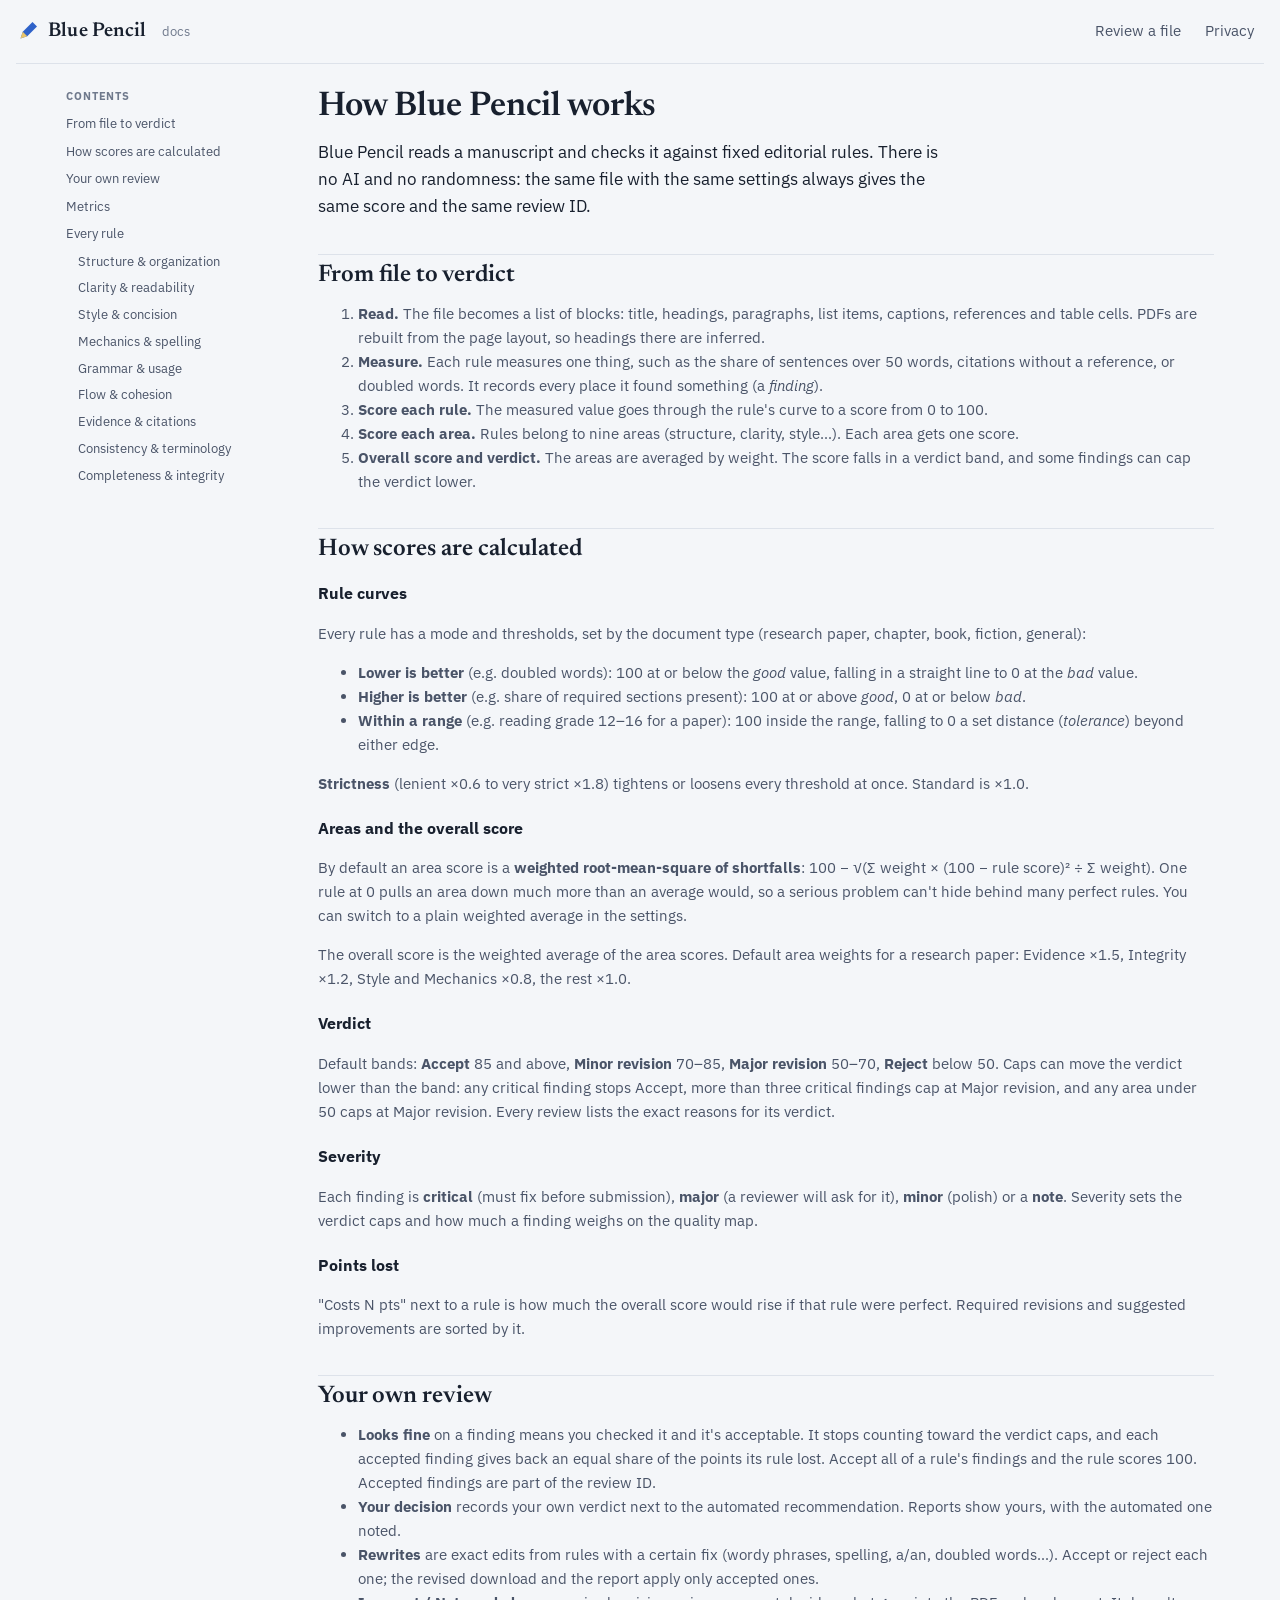
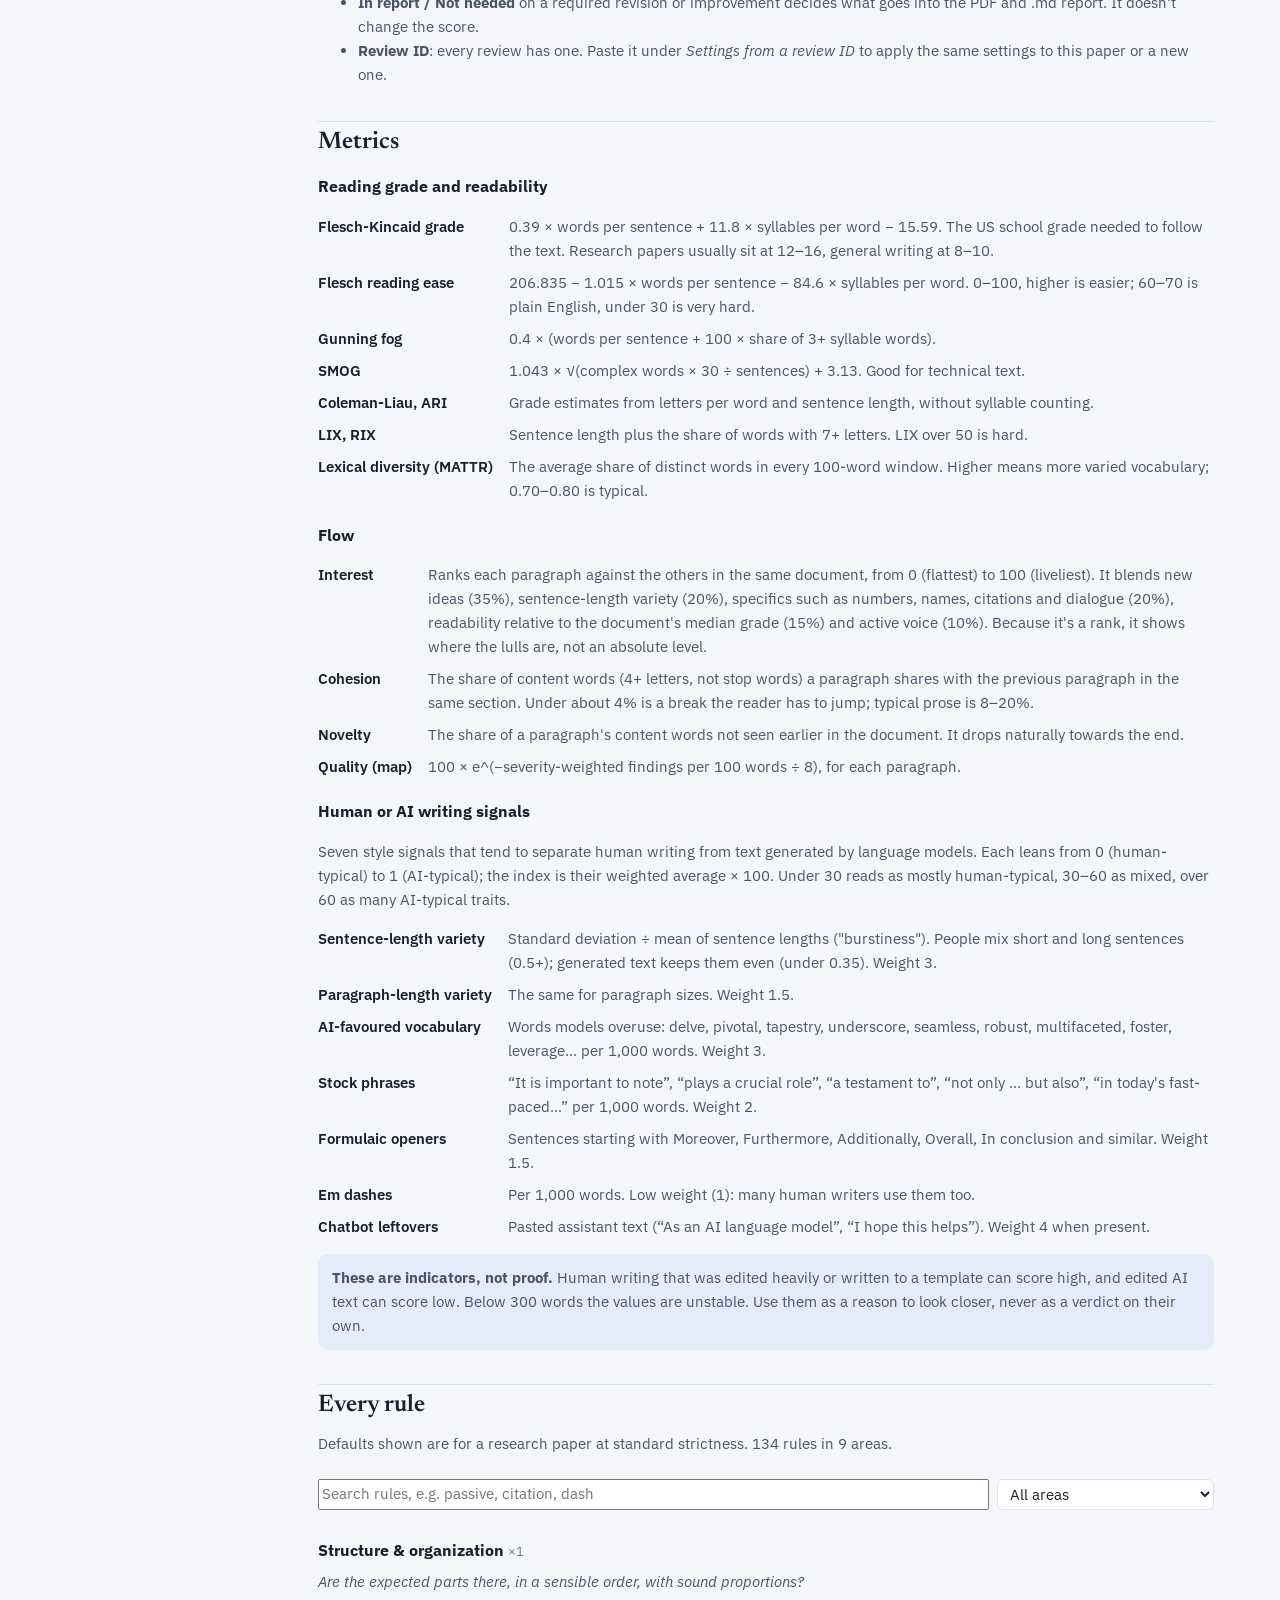
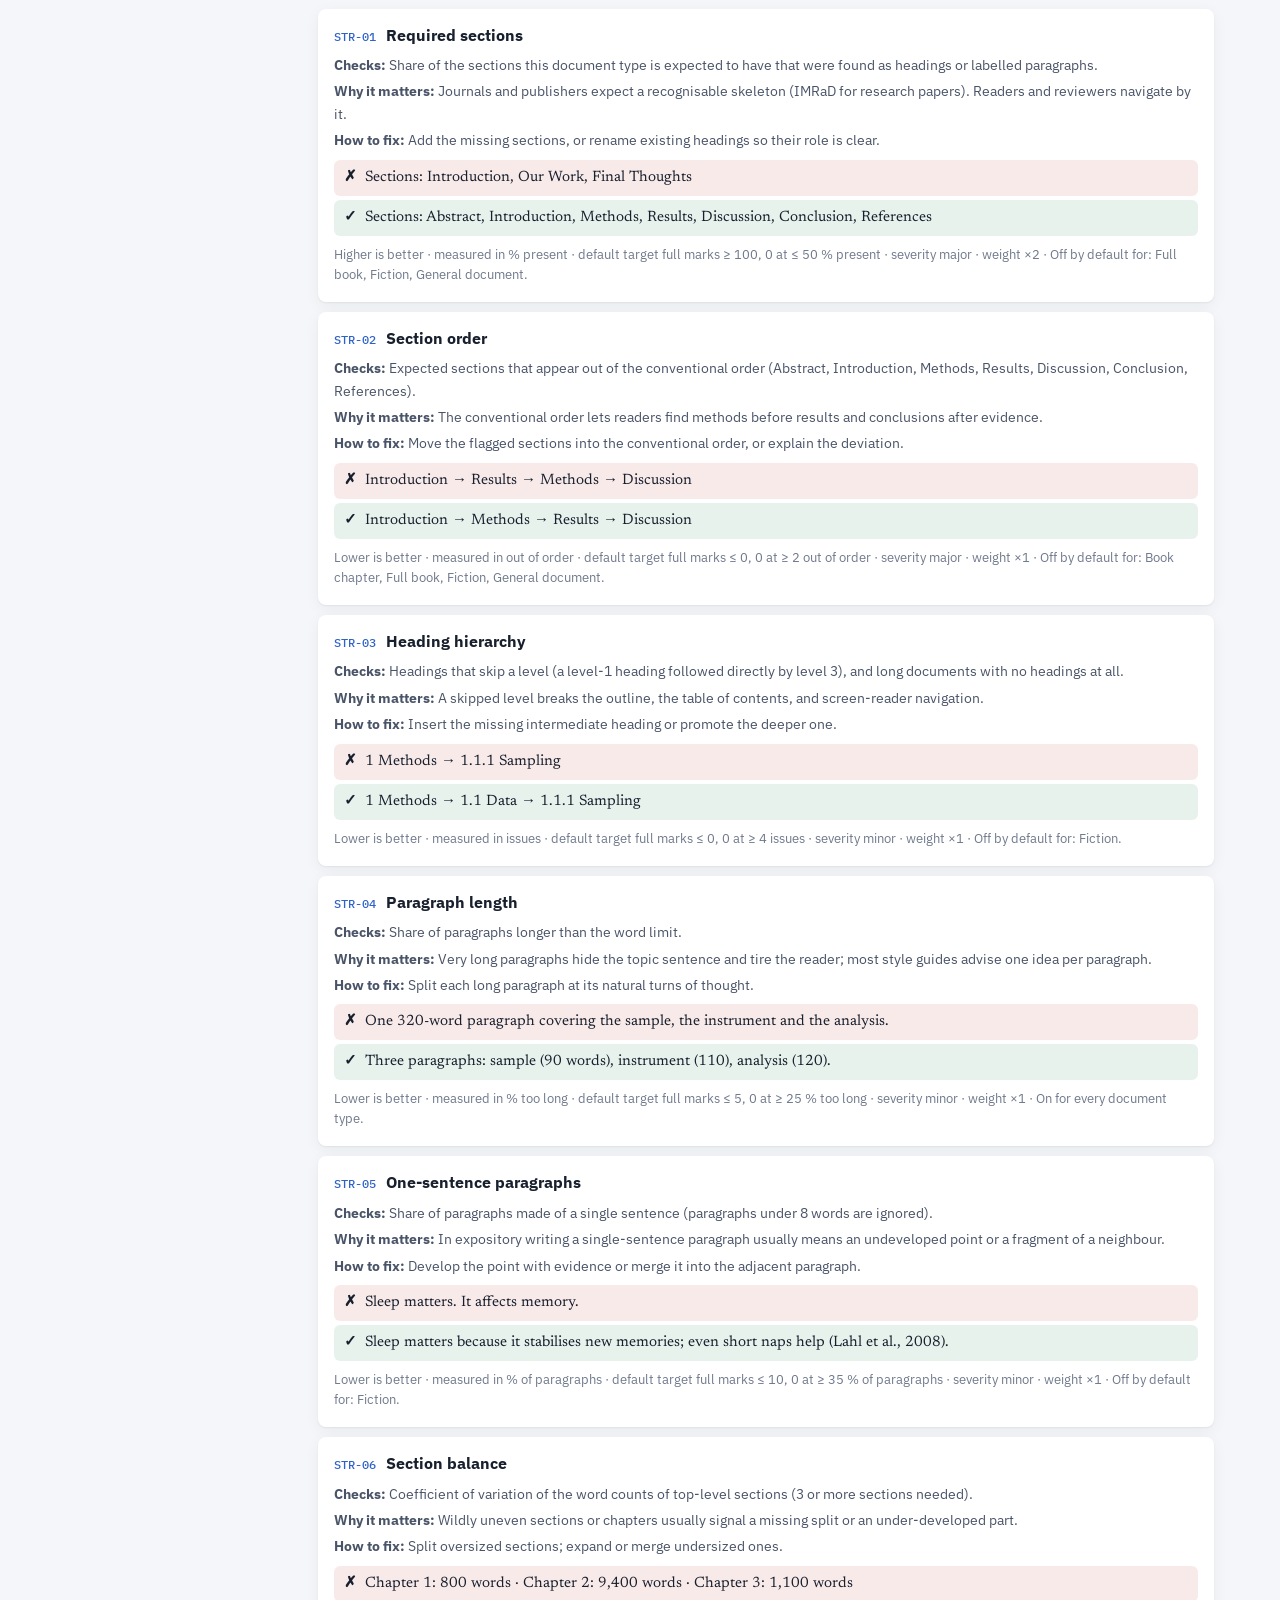
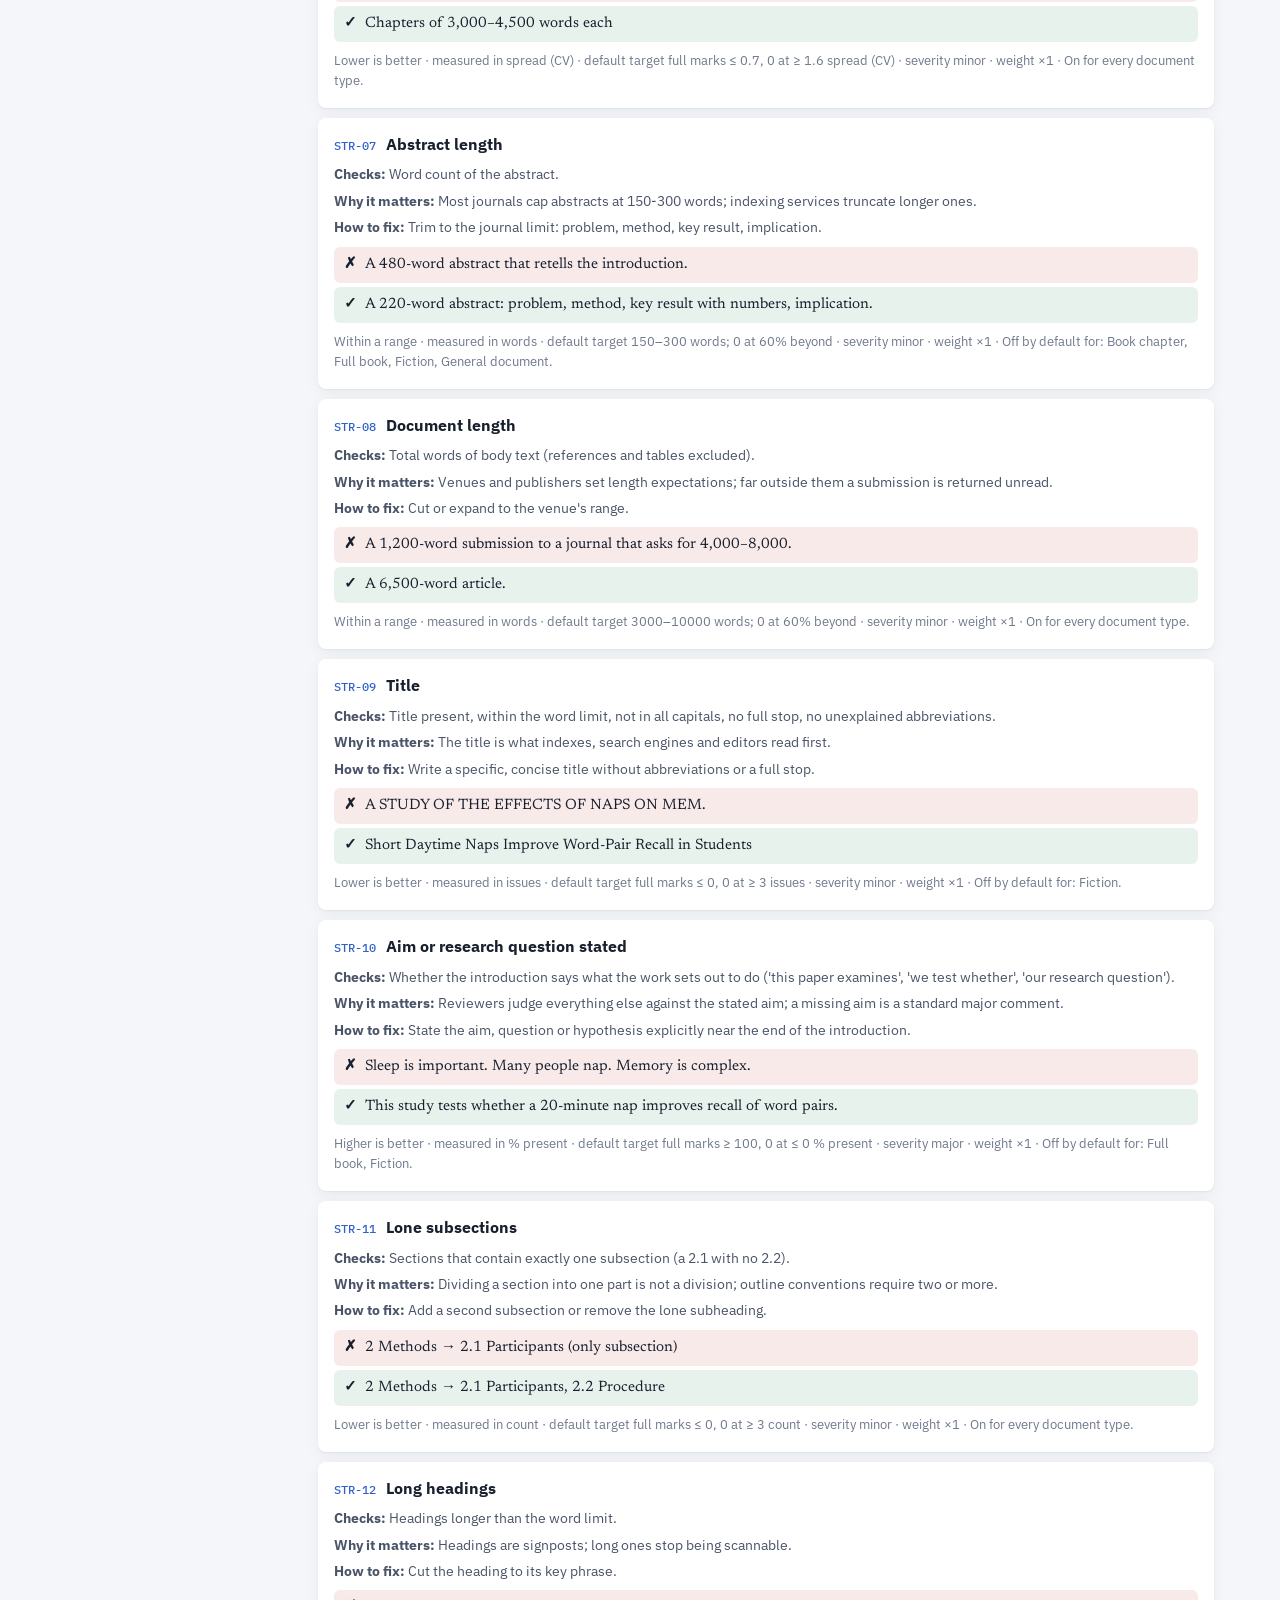
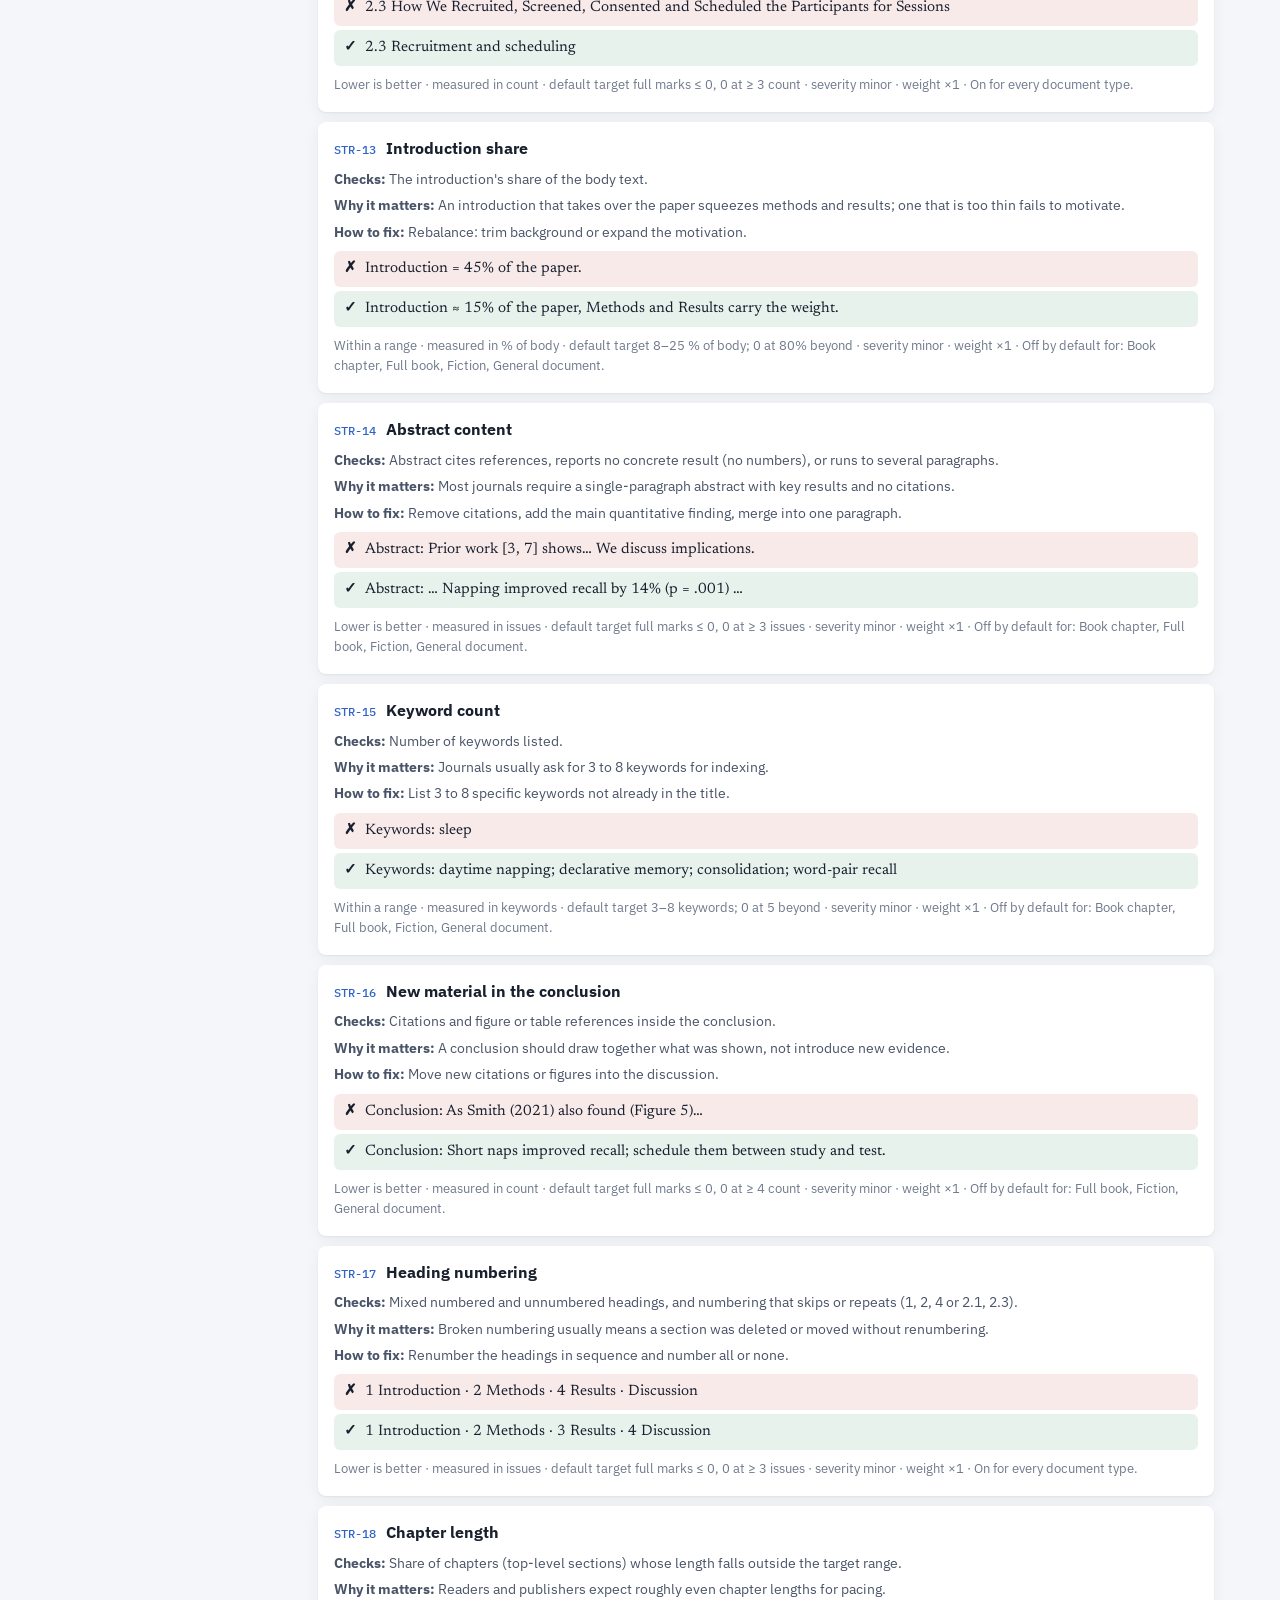
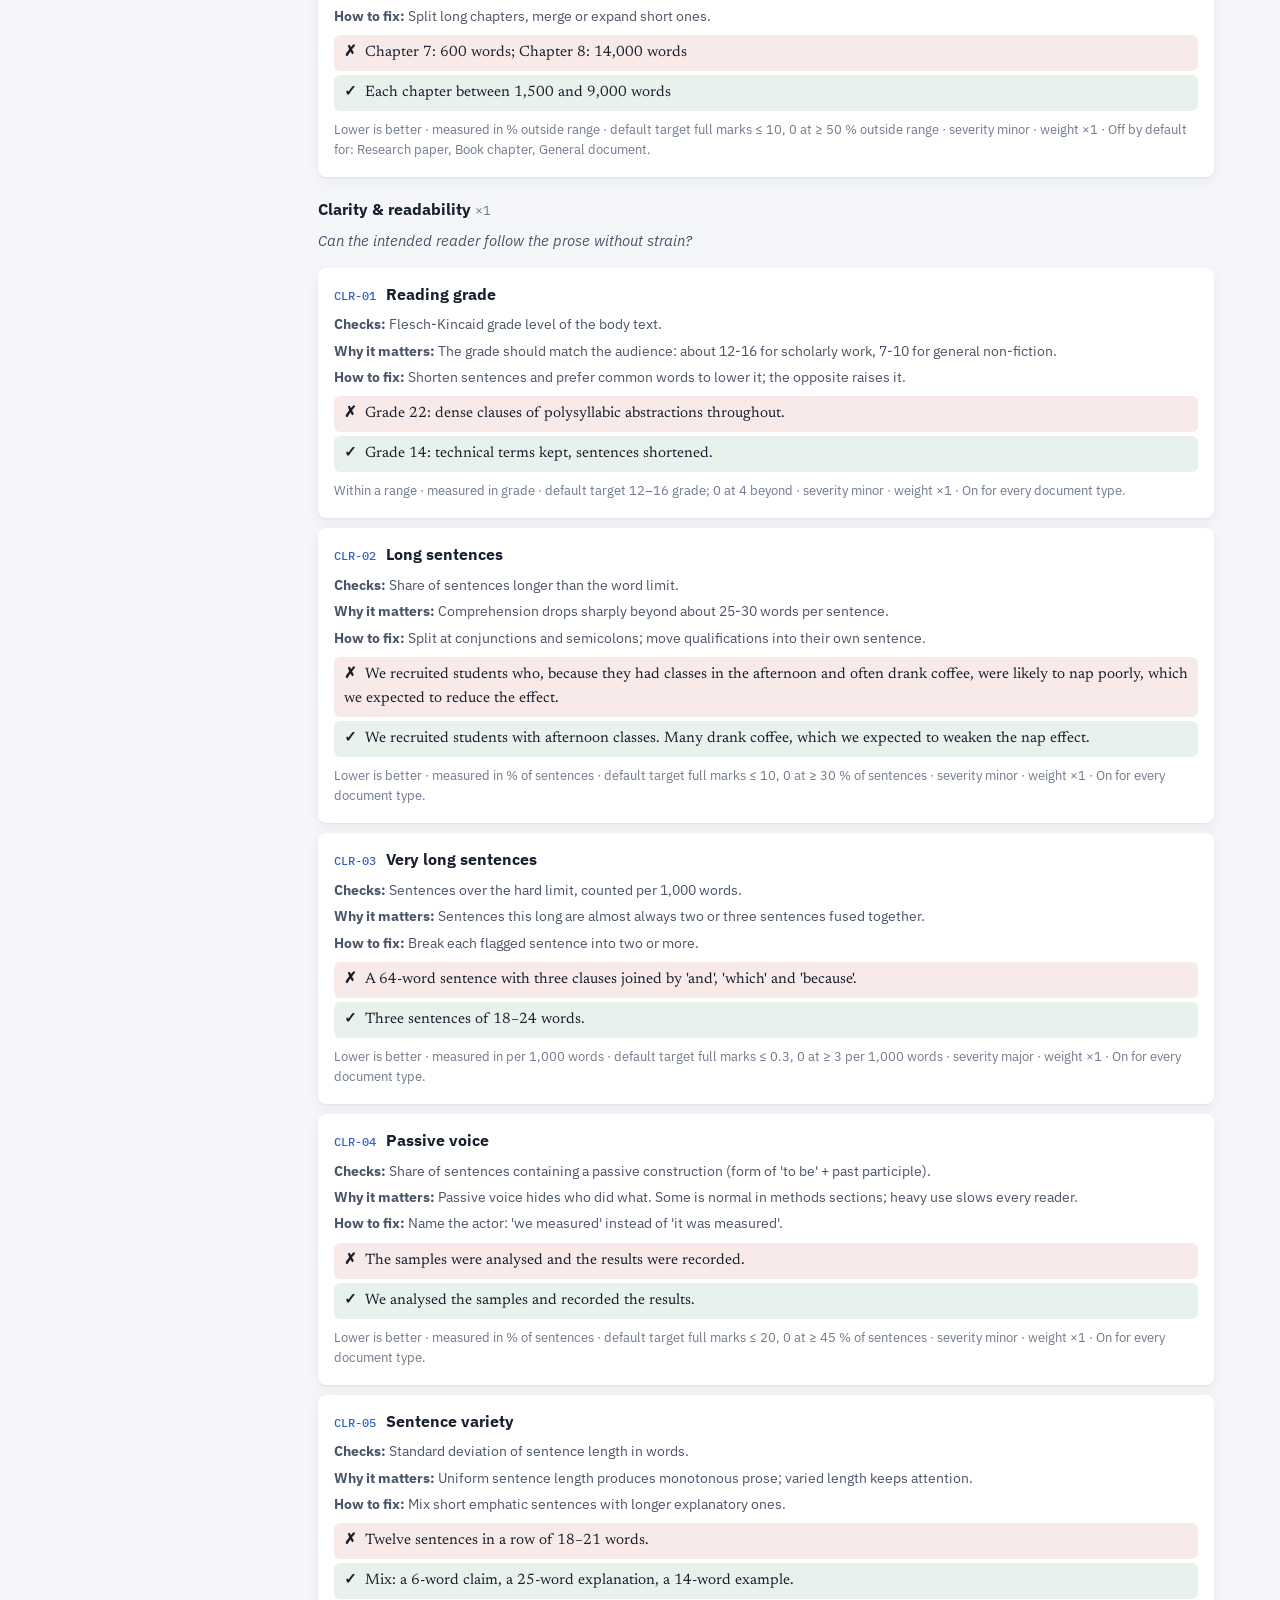
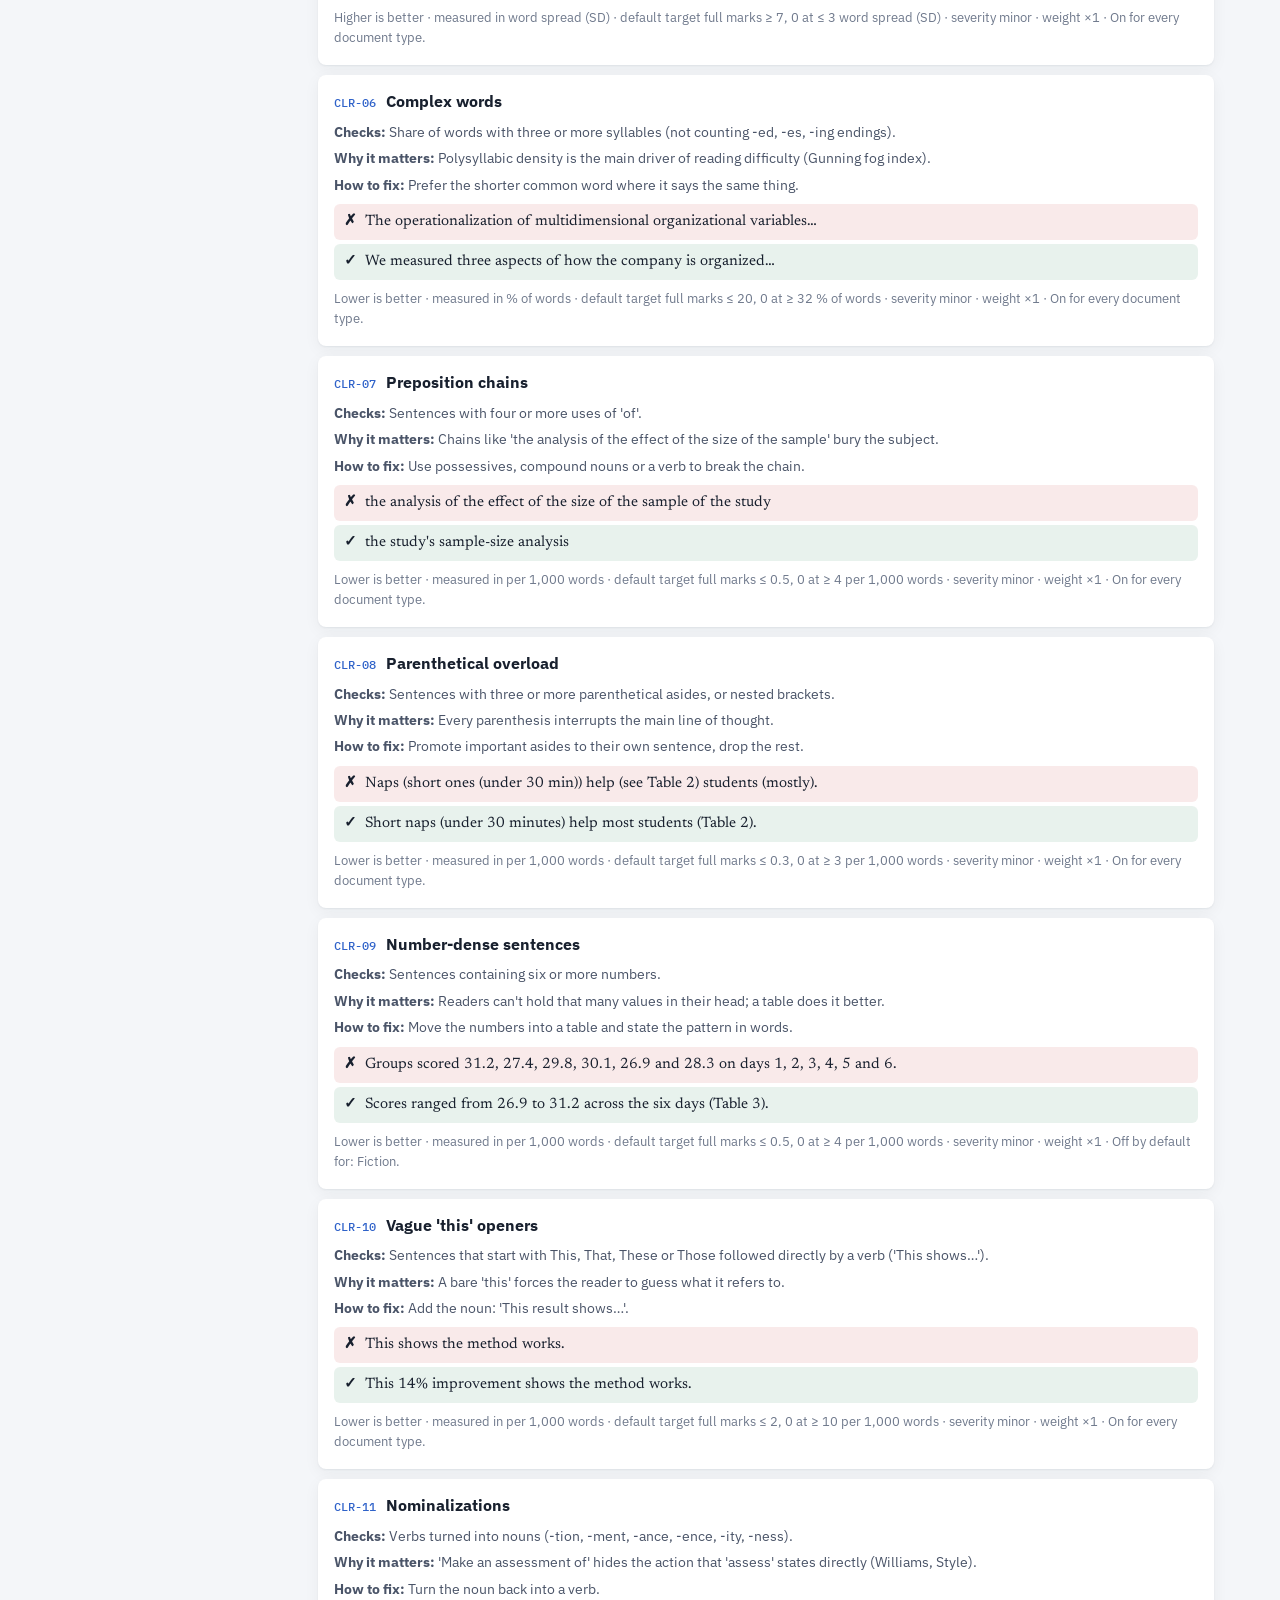
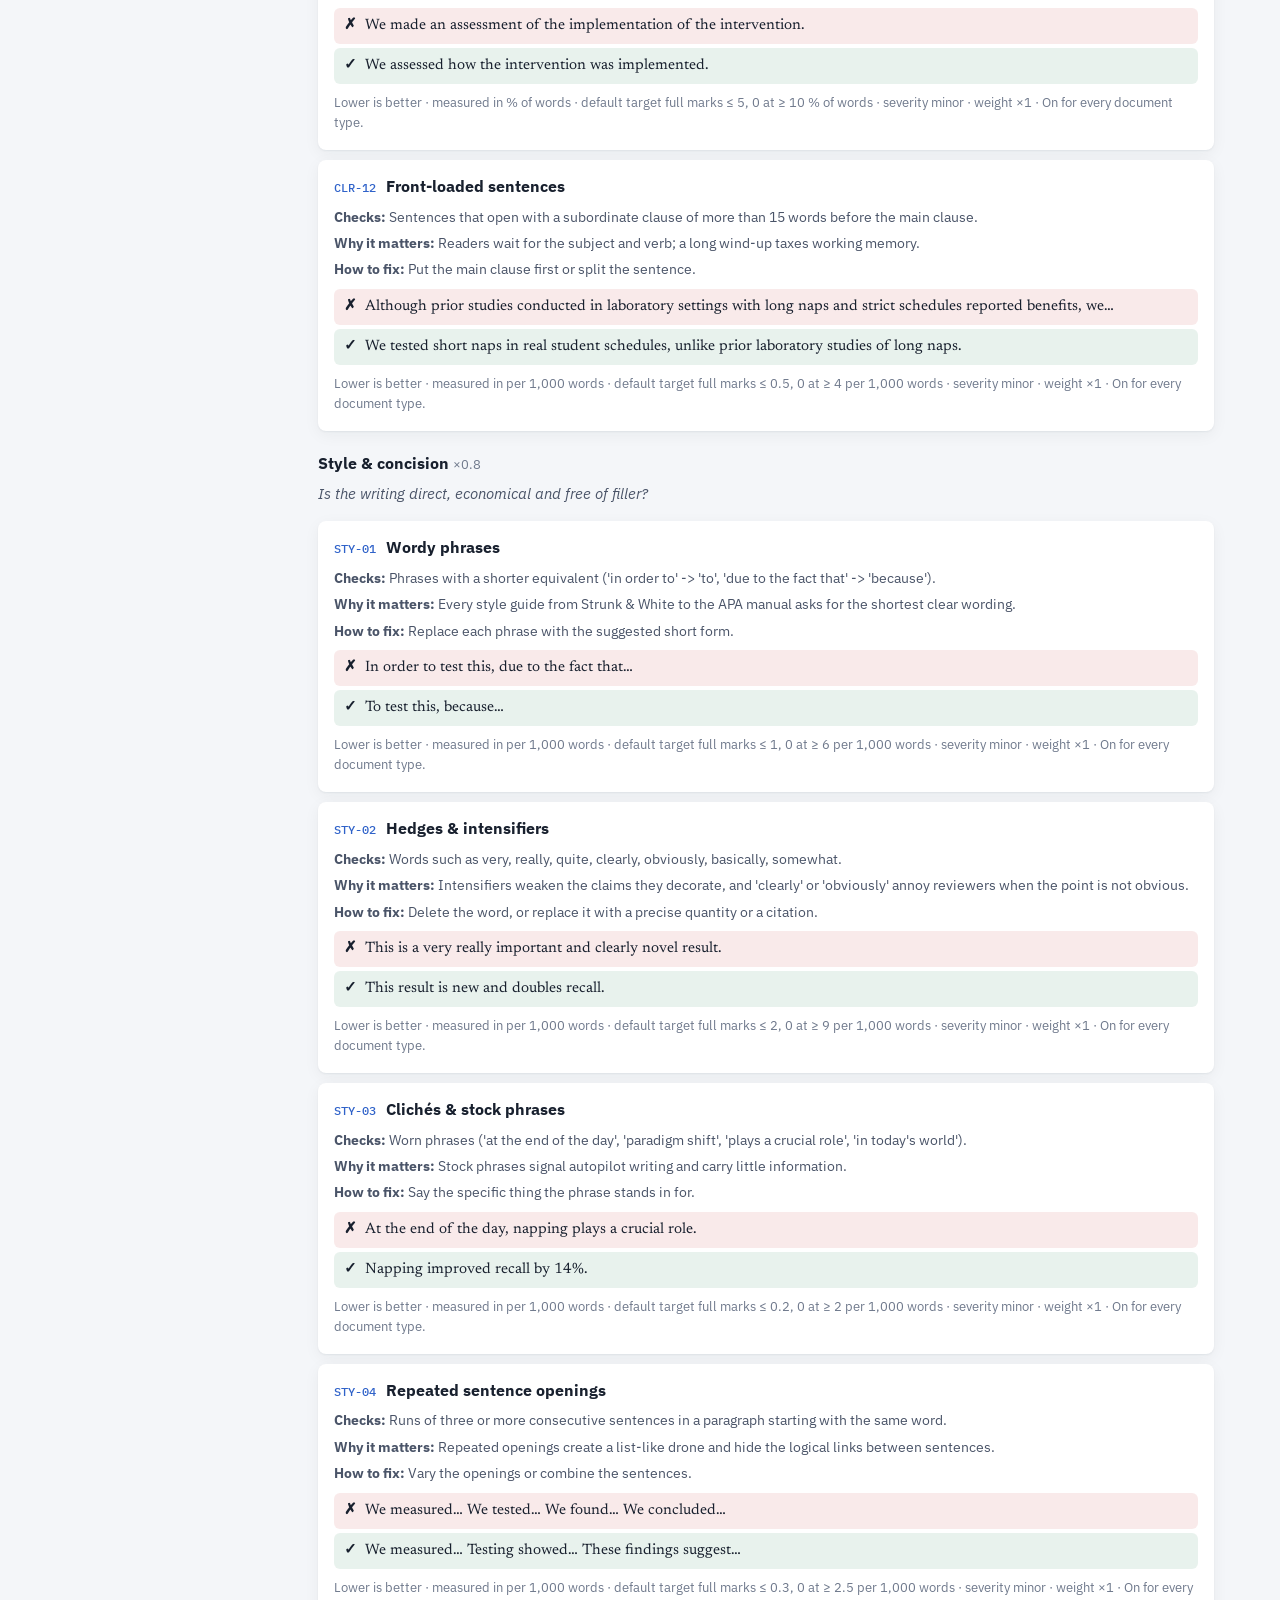
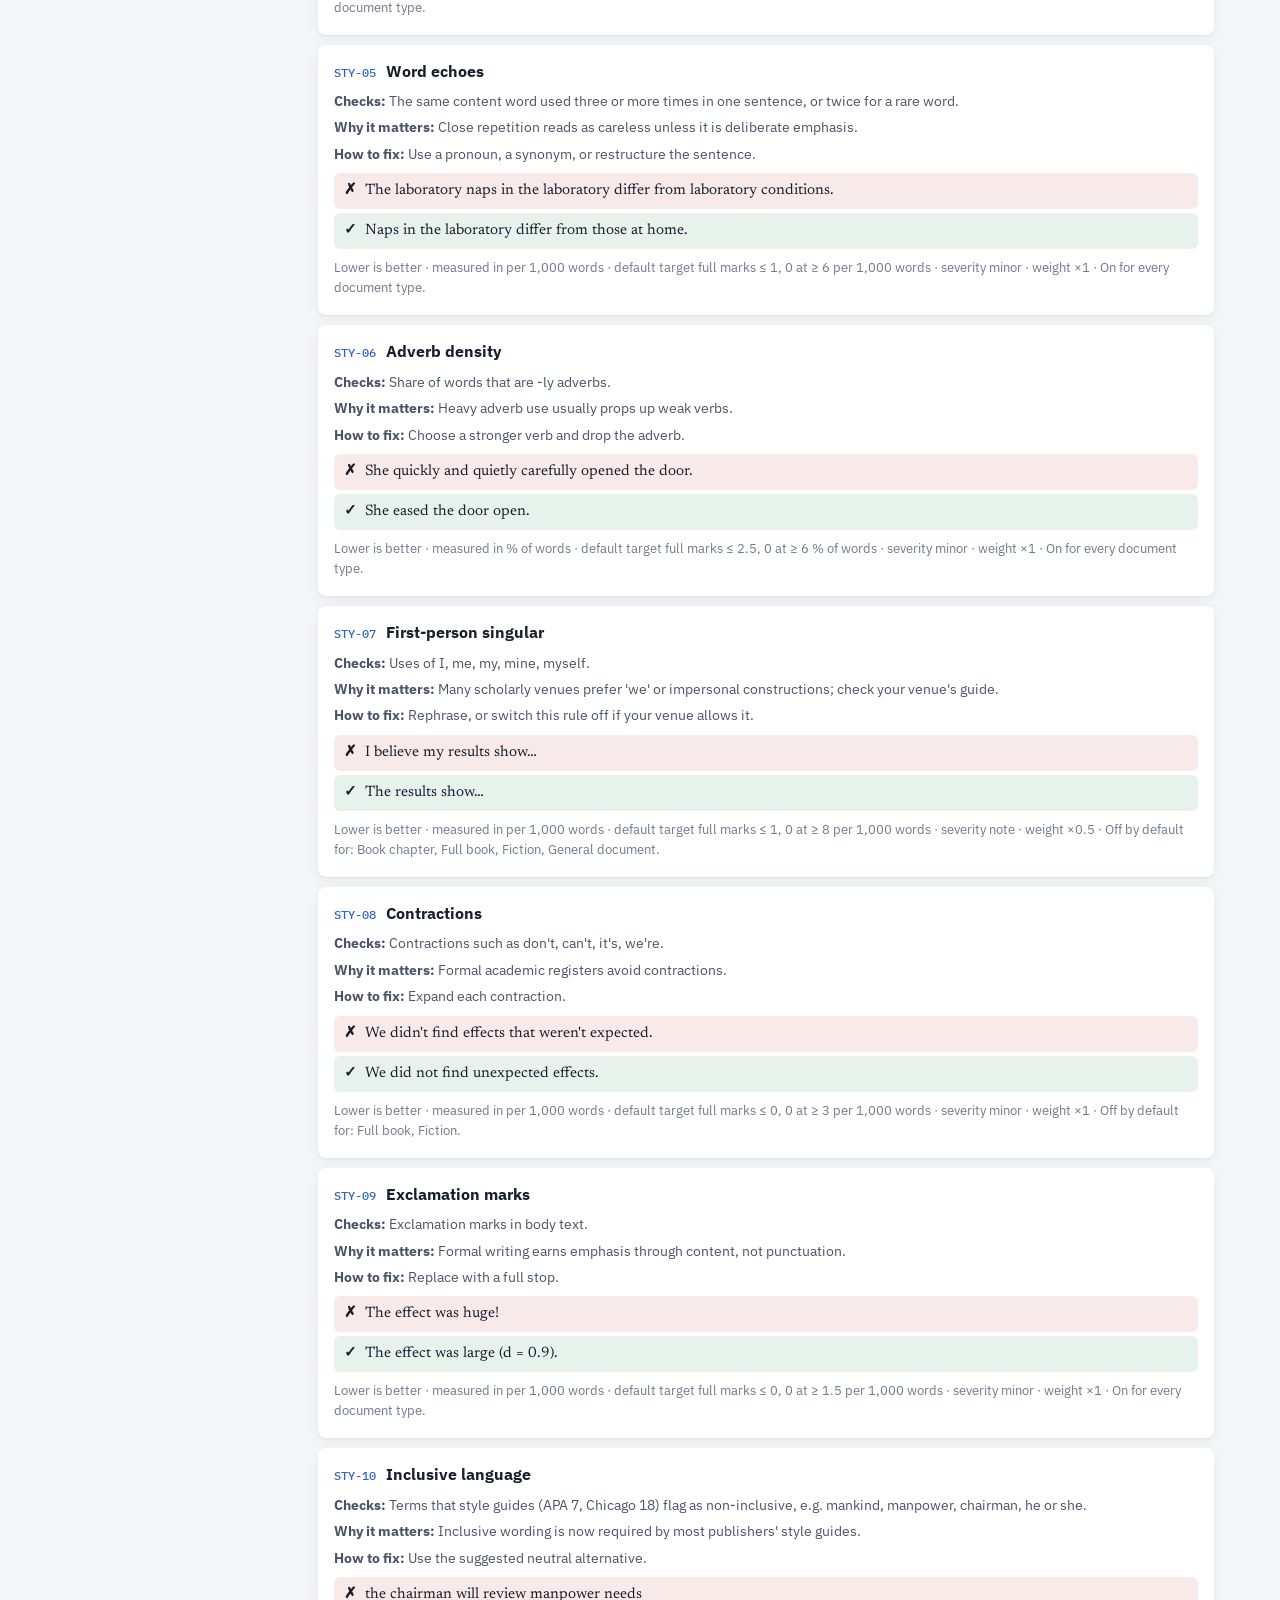
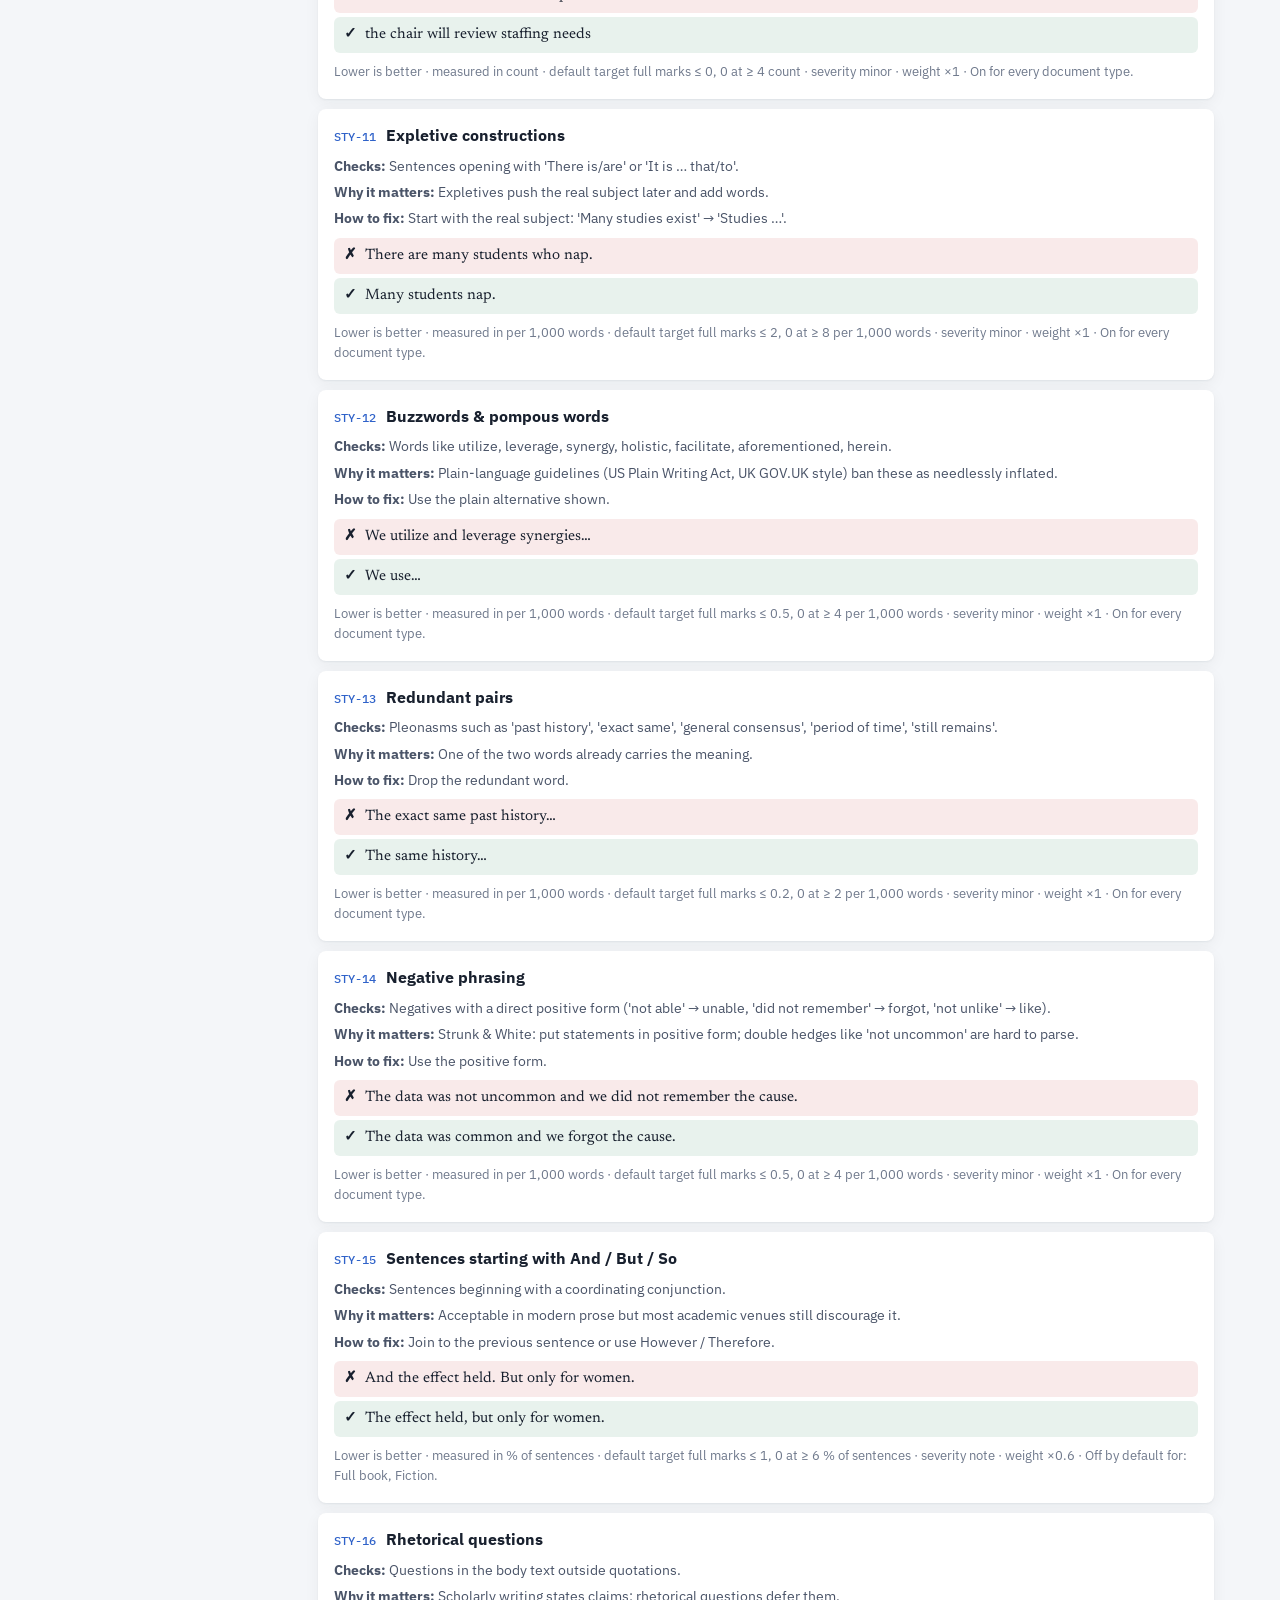
==== commit 0419ae54: "Footer is the ownership line only; privacy policy at /privacy; owner page removed Co-Authored-By: Cl" ====
--- a/docs.html
+++ b/docs.html
@@ -20,7 +20,7 @@
   <span class="host">docs</span>
   <nav class="topnav">
     <a class="link" href="./" data-home>Review a file</a>
-    <a class="link" href="owner.html">Owner</a>
+    <a class="link" href="/privacy">Privacy</a>
   </nav>
 </header>
 <main class="docs" id="docs">
@@ -108,6 +108,7 @@
     </section>
   </article>
 </main>
+<footer class="site-foot">© 2026 Sriman Yalavarthi. Blue Pencil is owned and operated by <a href="https://sriman.us" target="_blank" rel="noopener">Sriman Yalavarthi</a>. All rights reserved.</footer>
 <script src="docs.js"></script>
 </body>
 </html>
